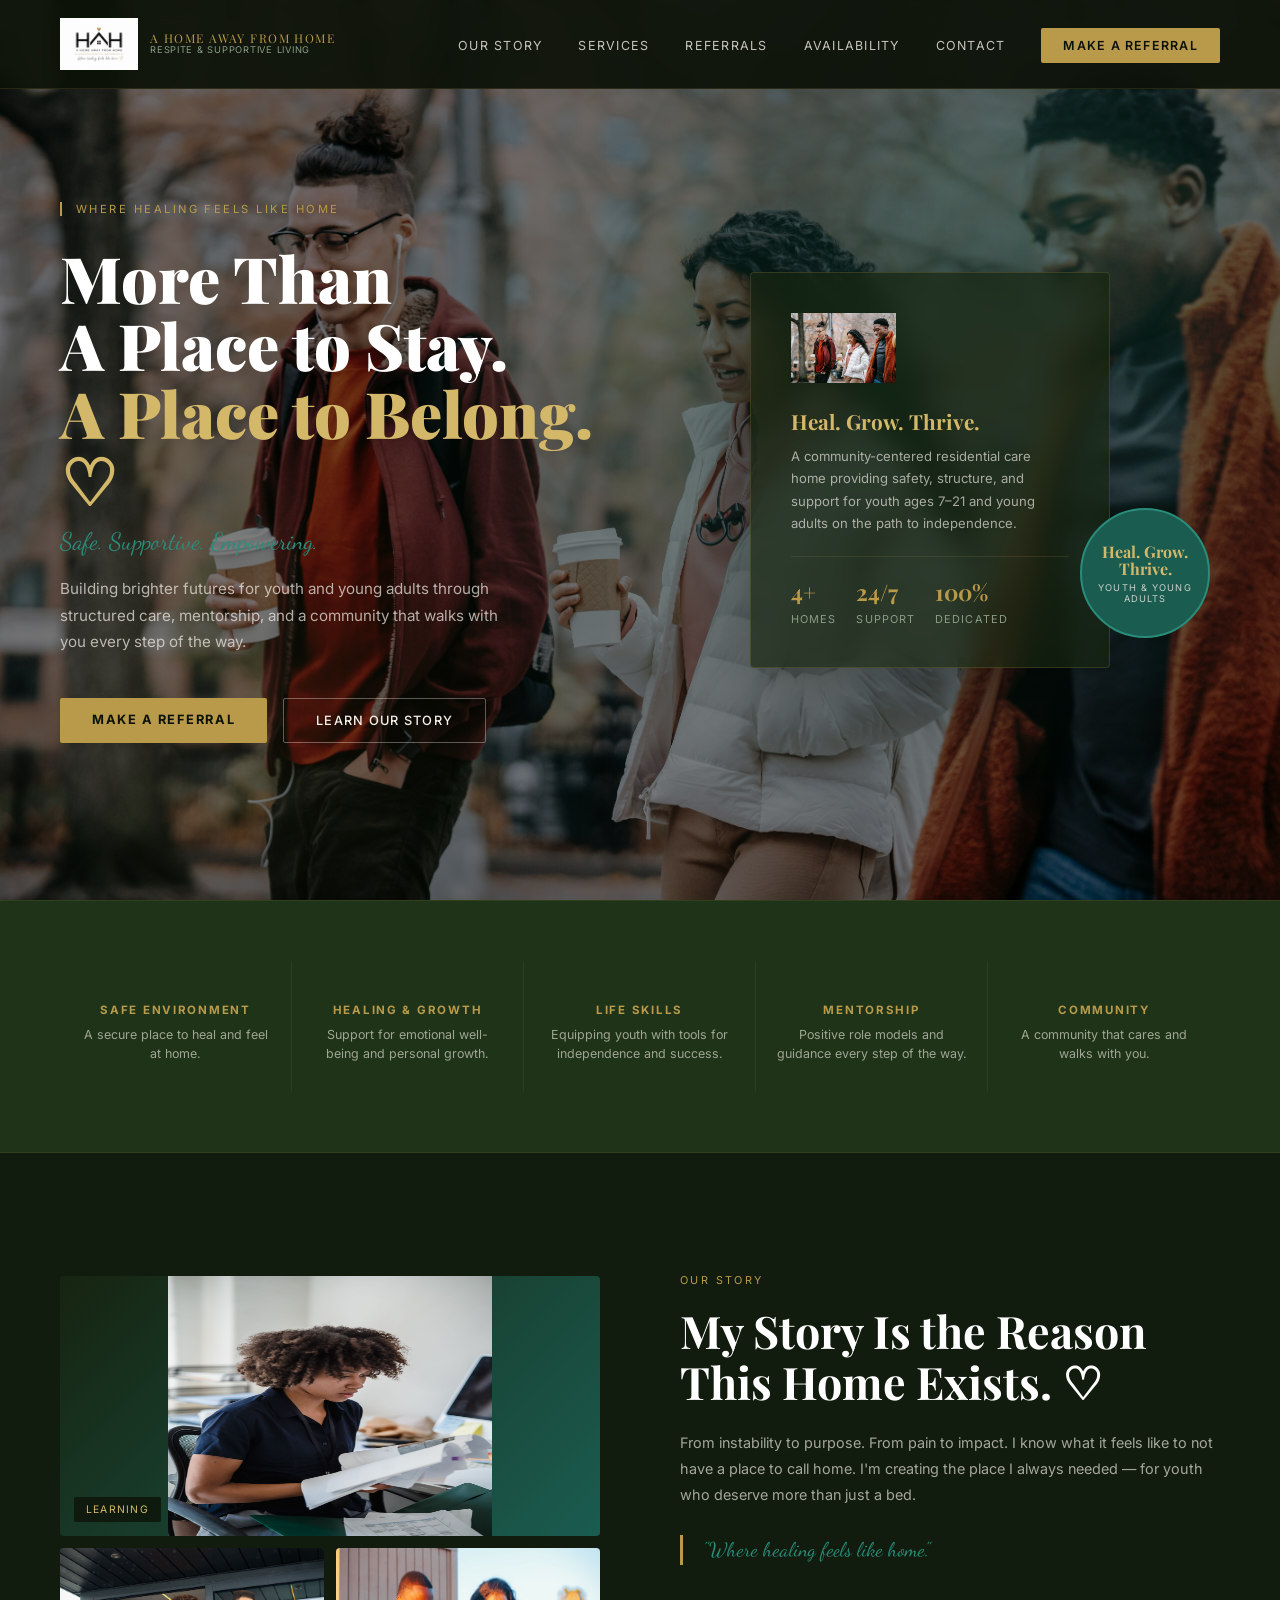
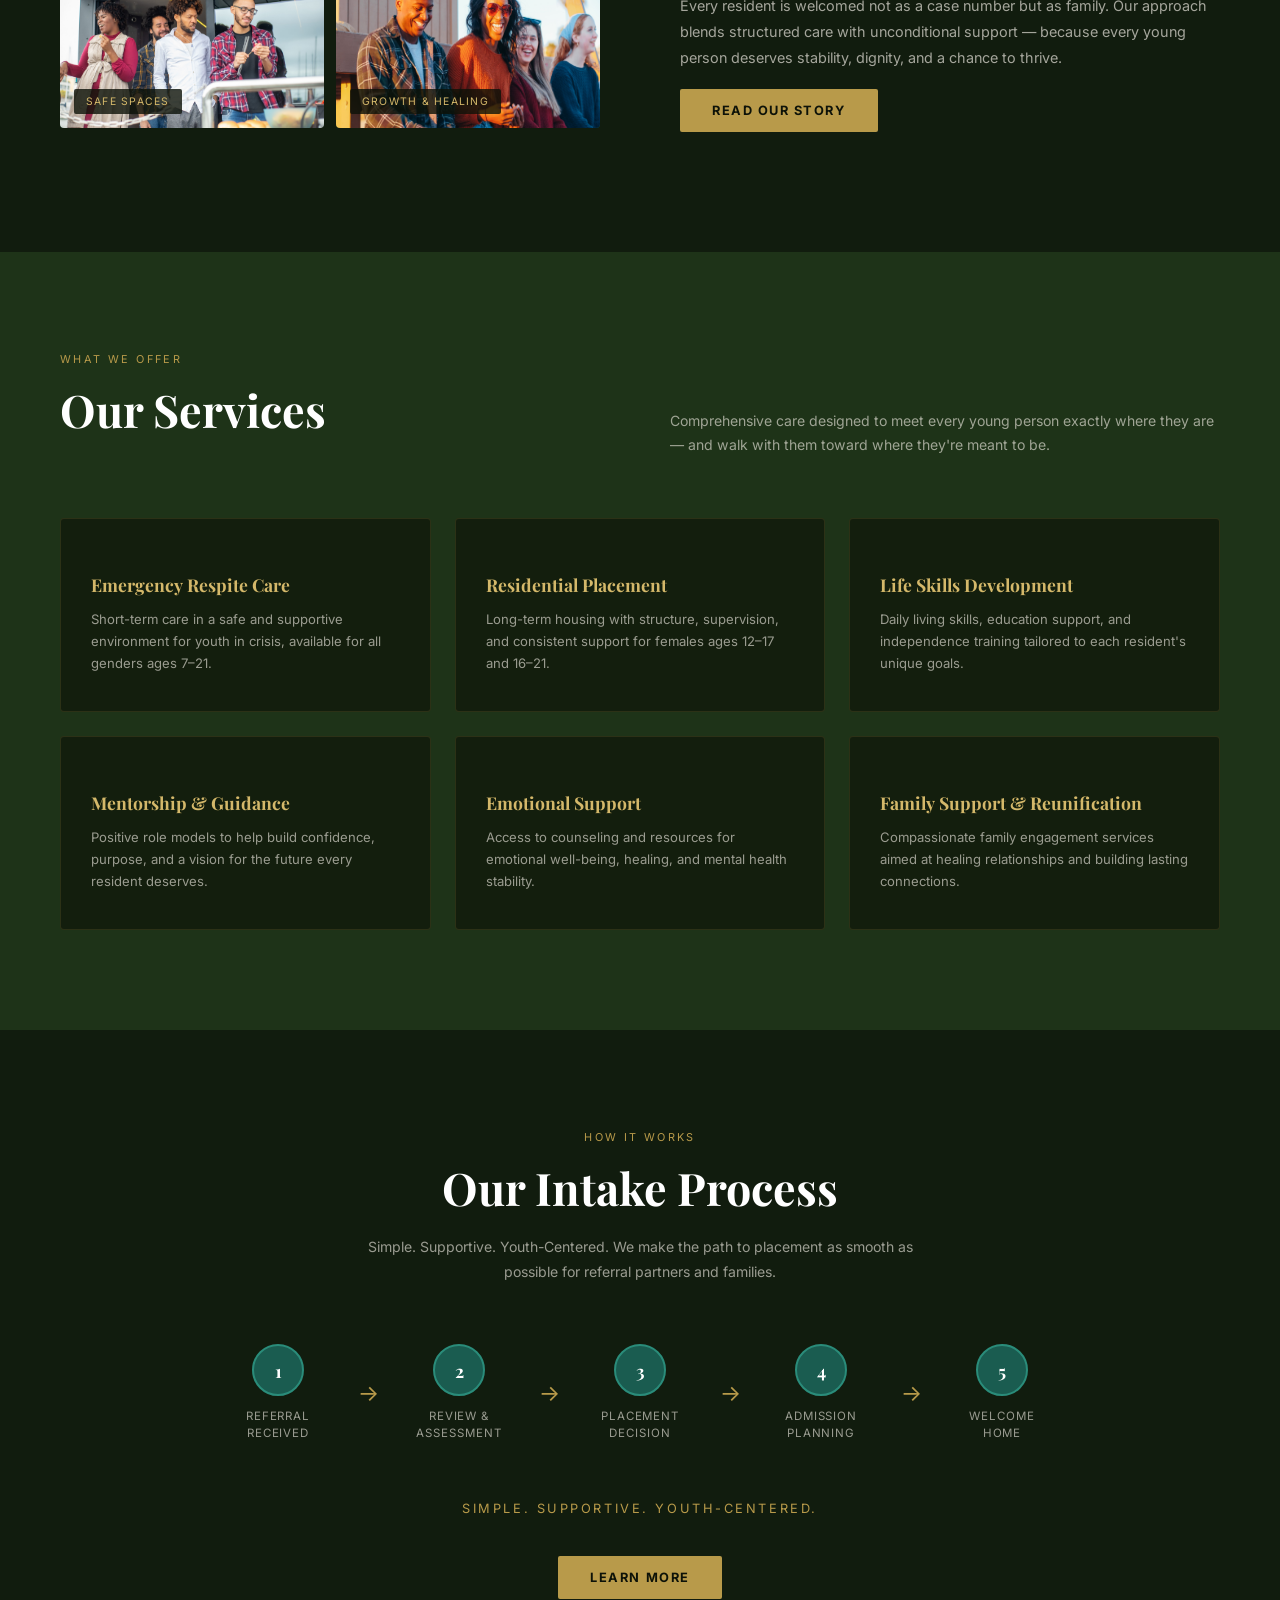
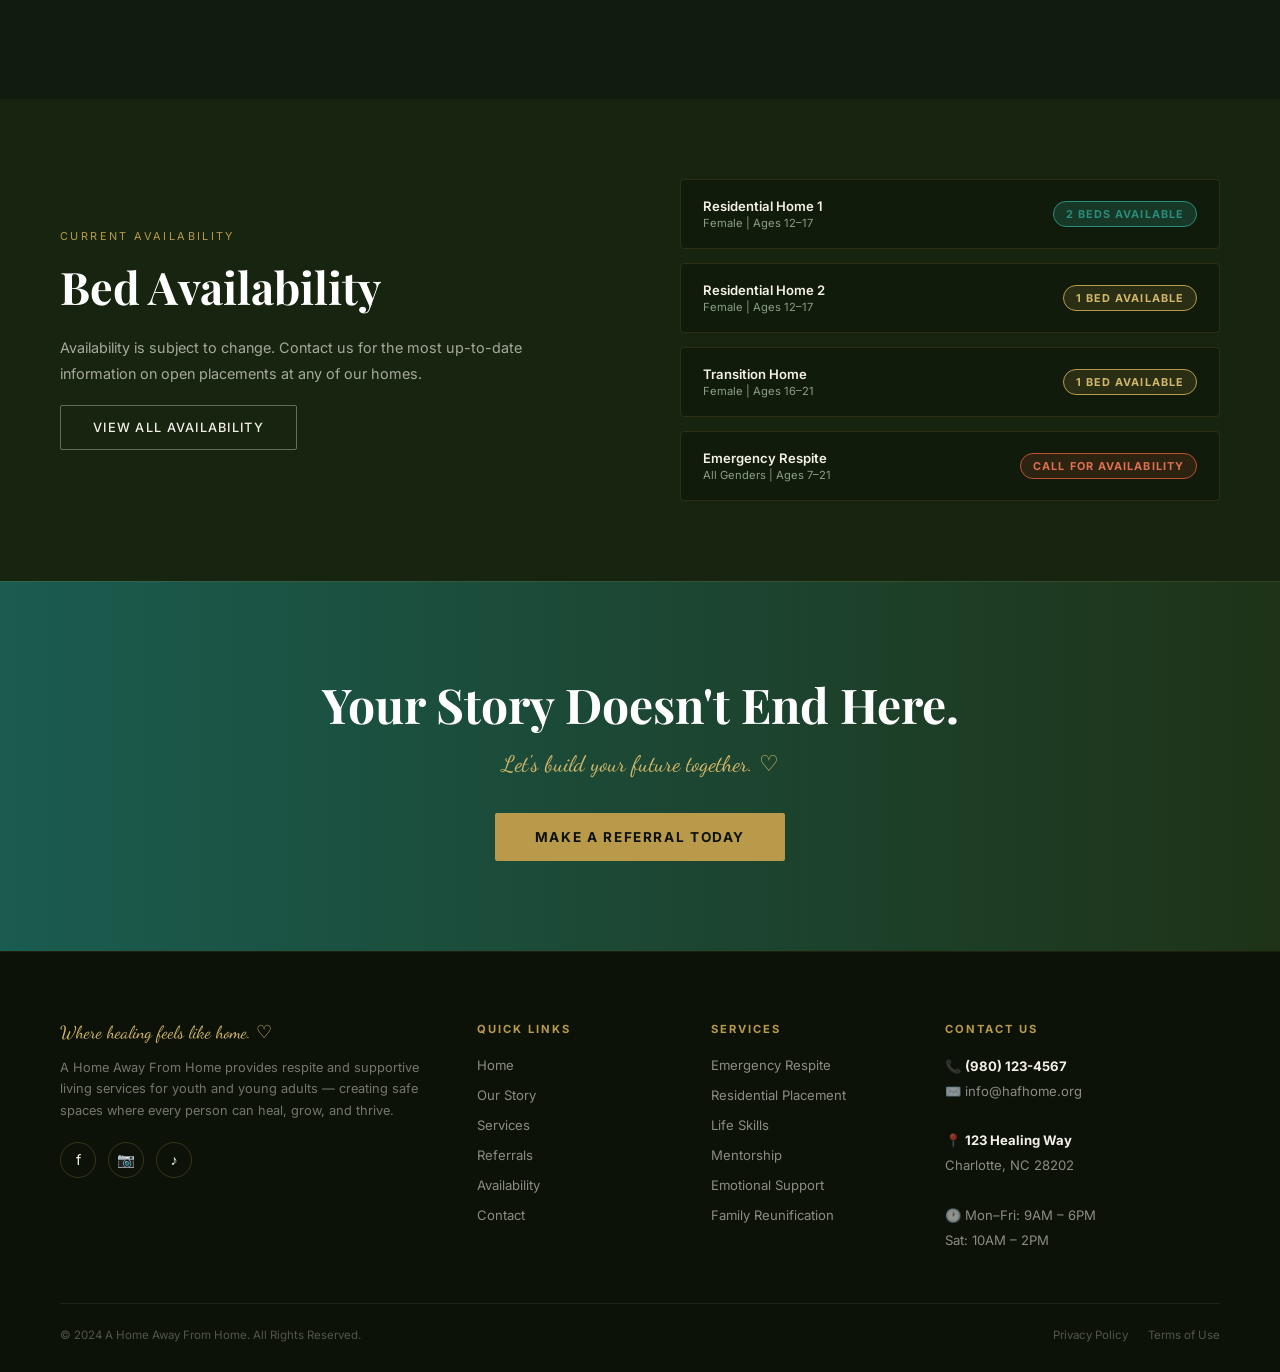
==== index.html @ 00f982ea "Add files via upload" ====
<!DOCTYPE html>
<html lang="en">
<head>
  <meta charset="UTF-8" />
  <meta name="viewport" content="width=device-width, initial-scale=1.0" />
  <title>A Home Away From Home | Respite & Supportive Living Services</title>
  <link href="https://fonts.googleapis.com/css2?family=Playfair+Display:wght@400;700;900&family=Inter:wght@300;400;500;600&family=Dancing+Script:wght@600&display=swap" rel="stylesheet" />
<link rel="stylesheet" href="css/style.css">
<script src="https://kit.fontawesome.com/65f364ce10.js" crossorigin="anonymous"></script>

</head>
<body>

<!-- NAV -->
<nav id="nav">
  <a href="#" class="nav-logo">
    <img src="img/logo.PNG" alt="HAH Logo" onerror="this.style.display='none'; this.nextElementSibling.style.display='flex';" />
    <div class="nav-logo-text" style="display:none;">
      <span style="font-family:'Playfair Display',serif;font-size:1.5rem;color:var(--gold);font-weight:900;letter-spacing:.05em;">HAH</span>
    </div>
    <div class="nav-logo-text">
      <span class="nav-logo-name">A Home Away From Home</span>
      <span class="nav-logo-tag">Respite &amp; Supportive Living</span>
    </div>
  </a>
  <ul class="nav-links">
    <li><a href="#about">Our Story</a></li>
    <li><a href="#services">Services</a></li>
    <li><a href="#intake">Referrals</a></li>
    <li><a href="#availability">Availability</a></li>
    <li><a href="#contact">Contact</a></li>
    <li><a href="#referral" class="nav-cta">Make a Referral</a></li>
  </ul>
</nav>

<!-- HERO -->
<section class="hero">
  <div class="hero-brush"></div>
  <div class="hero-text">
    <span class="hero-eyebrow">Where Healing Feels Like Home</span>
    <h1 class="hero-headline">
      More Than<br>A Place to Stay.
      <span class="accent">A Place to Belong. ♡</span>
    </h1>
    <p class="hero-sub">Safe. Supportive. Empowering.</p>
    <p class="hero-desc">Building brighter futures for youth and young adults through structured care, mentorship, and a community that walks with you every step of the way.</p>
    <div class="hero-btns">
      <a href="#referral" class="btn-primary">Make a Referral</a>
      <a href="#about" class="btn-outline">Learn Our Story</a>
    </div>
  </div>
  <div class="hero-visual">
    <div class="hero-card">
      <img src="img/hero.jpg"  class="hero-card-logo" />
      <h3>Heal. Grow. Thrive.</h3>
      <p>A community-centered residential care home providing safety, structure, and support for youth ages 7–21 and young adults on the path to independence.</p>
      <div class="hero-stat-row">
        <div class="hero-stat">
          <strong>4+</strong>
          <span>Homes</span>
        </div>
        <div class="hero-stat">
          <strong>24/7</strong>
          <span>Support</span>
        </div>
        <div class="hero-stat">
          <strong>100%</strong>
          <span>Dedicated</span>
        </div>
      </div>
    </div>
    <div class="hero-badge">
      <span>Heal. Grow. Thrive.</span>
      <span>Youth &amp; Young Adults</span>
    </div>
  </div>
</section>

<!-- FEATURES -->
<section class="features">
  <div class="feature-item fade-up">
    <div class="feature-icon"><i class="fa-solid fa-house" style="color: #b89a4a !important; "></i></div>
    <div class="feature-title">Safe Environment</div>
    <p class="feature-desc">A secure place to heal and feel at home.</p>
  </div>
  <div class="feature-item fade-up">
    <div class="feature-icon"><i class="fa-solid fa-tree" style="color: #b89a4a !important; "> </i></div>
    <div class="feature-title">Healing &amp; Growth</div>
    <p class="feature-desc">Support for emotional well-being and personal growth.</p>
  </div>
  <div class="feature-item fade-up">
    <div class="feature-icon"><i class="fa-solid fa-book" style="color: #b89a4a !important; "></i></div>
    <div class="feature-title">Life Skills</div>
    <p class="feature-desc">Equipping youth with tools for independence and success.</p>
  </div>
  <div class="feature-item fade-up">
    <div class="feature-icon"><i class="fa-solid fa-handshake" style="color: #b89a4a !important; "></i></div>
    <div class="feature-title">Mentorship</div>
    <p class="feature-desc">Positive role models and guidance every step of the way.</p>
  </div>
  <div class="feature-item fade-up">
    <div class="feature-icon"><i class="fa-solid fa-group-arrows-rotate" style="color: #b89a4a !important; "></i></div>
    <div class="feature-title">Community</div>
    <p class="feature-desc">A community that cares and walks with you.</p>
  </div>
</section>

<!-- ABOUT -->
<section class="about" id="about">
  <div class="about-img-grid fade-up">
    <div class="about-img">
      <div class="about-img-inner"><img src="img/businesswoman.jpg" alt="" style="height: 100%; width: 60%;"></div>
      <span class="about-img-label">Learning</span>
      <!-- <span class="about-stat-pill">2 Beds Available</span> -->
    </div>
    <div class="about-img">
      <div class="about-img-inner" style="background:linear-gradient(135deg,var(--teal) 0%,var(--green) 100%)"><img src="img/youngadultsbusiness.jpg" alt="" style="height: 100%; width: 100%;"></div>
      <span class="about-img-label">Safe Spaces</span>
    </div>
    <div class="about-img">
      <div class="about-img-inner" style="background:linear-gradient(135deg,var(--green-mid) 0%,var(--teal) 100%)"><img src="img/youngadultslaugh.jpg" alt="" style="height: 100%; width: 100%;"></div>
      <span class="about-img-label">Growth &amp; Healing</span>
    </div>
  </div>
  <div class="about-content fade-up">
    <span class="section-label">Our Story</span>
    <h2 class="section-title">My Story Is the Reason This Home Exists. ♡</h2>
    <p class="section-body">From instability to purpose. From pain to impact. I know what it feels like to not have a place to call home. I'm creating the place I always needed — for youth who deserve more than just a bed.</p>
    <div class="quote-block">"Where healing feels like home."</div>
    <p class="section-body">Every resident is welcomed not as a case number but as family. Our approach blends structured care with unconditional support — because every young person deserves stability, dignity, and a chance to thrive.</p>
    <a href="#services" class="btn-primary">Read Our Story</a>
  </div>
</section>

<!-- SERVICES -->
<section class="services" id="services">
  <div class="services-header">
    <div>
      <span class="section-label">What We Offer</span>
      <h2 class="section-title">Our Services</h2>
    </div>
    <p style="font-size:.88rem;line-height:1.75;color:rgba(245,240,232,.6);align-self:end;">Comprehensive care designed to meet every young person exactly where they are — and walk with them toward where they're meant to be.</p>
  </div>
  <div class="services-grid">
    <div class="service-card fade-up">
      <span class="service-icon"><i class="fa-solid fa-bell"  style="color: #b89a4a !important; "></i></span>
      <h3>Emergency Respite Care</h3>
      <p>Short-term care in a safe and supportive environment for youth in crisis, available for all genders ages 7–21.</p>
    </div>
    <div class="service-card fade-up">
      <span class="service-icon"><i class="fa-solid fa-house" style="color: #b89a4a !important; "></i></span>
      <h3>Residential Placement</h3>
      <p>Long-term housing with structure, supervision, and consistent support for females ages 12–17 and 16–21.</p>
    </div>
    <div class="service-card fade-up">
      <span class="service-icon"><i class="fa-solid fa-arrows-down-to-people" style="color: #b89a4a !important; "></i></span>
      <h3>Life Skills Development</h3>
      <p>Daily living skills, education support, and independence training tailored to each resident's unique goals.</p>
    </div>
    <div class="service-card fade-up">
      <span class="service-icon"><i class="fa-solid fa-handshake" style="color: #b89a4a !important; "></i></span>
      <h3>Mentorship &amp; Guidance</h3>
      <p>Positive role models to help build confidence, purpose, and a vision for the future every resident deserves.</p>
    </div>
    <div class="service-card fade-up">
      <span class="service-icon"><i class="fa-solid fa-comment" style="color: #b89a4a !important; "></i></span>
      <h3>Emotional Support</h3>
      <p>Access to counseling and resources for emotional well-being, healing, and mental health stability.</p>
    </div>
    <div class="service-card fade-up">
      <span class="service-icon"><i class="fa-solid fa-group-arrows-rotate" style="color: #b89a4a !important; "></i></span>
      <h3>Family Support &amp; Reunification</h3>
      <p>Compassionate family engagement services aimed at healing relationships and building lasting connections.</p>
    </div>
  </div>
</section>

<!-- INTAKE PROCESS -->
<section class="intake" id="intake">
  <div class="intake-inner">
    <span class="section-label">How It Works</span>
    <h2 class="section-title">Our Intake Process</h2>
    <p style="font-size:.88rem;color:rgba(245,240,232,.6);line-height:1.75;max-width:560px;margin:0 auto;">Simple. Supportive. Youth-Centered. We make the path to placement as smooth as possible for referral partners and families.</p>
    <div class="intake-steps">
      <div class="intake-step fade-up">
        <div class="step-num">1</div>
        <div class="step-label">Referral Received</div>
      </div>
      <div class="step-arrow">→</div>
      <div class="intake-step fade-up">
        <div class="step-num">2</div>
        <div class="step-label">Review &amp; Assessment</div>
      </div>
      <div class="step-arrow">→</div>
      <div class="intake-step fade-up">
        <div class="step-num">3</div>
        <div class="step-label">Placement Decision</div>
      </div>
      <div class="step-arrow">→</div>
      <div class="intake-step fade-up">
        <div class="step-num">4</div>
        <div class="step-label">Admission Planning</div>
      </div>
      <div class="step-arrow">→</div>
      <div class="intake-step fade-up">
        <div class="step-num">5</div>
        <div class="step-label">Welcome Home</div>
      </div>
    </div>
    <p class="intake-tagline">Simple. Supportive. Youth-Centered.</p>
    <br/><br/>
    <a href="#referral" class="btn-primary">Learn More</a>
  </div>
</section>

<!-- AVAILABILITY -->
<section class="availability" id="availability">
  <div class="avail-intro fade-up">
    <span class="section-label">Current Availability</span>
    <h2 class="section-title">Bed Availability</h2>
    <p class="section-body">Availability is subject to change. Contact us for the most up-to-date information on open placements at any of our homes.</p>
    <a href="#contact" class="btn-outline">View All Availability</a>
  </div>
  <div class="avail-cards fade-up">
    <div class="avail-card">
      <div>
        <div class="avail-name">Residential Home 1</div>
        <div class="avail-detail">Female | Ages 12–17</div>
      </div>
      <span class="avail-badge open">2 Beds Available</span>
    </div>
    <div class="avail-card">
      <div>
        <div class="avail-name">Residential Home 2</div>
        <div class="avail-detail">Female | Ages 12–17</div>
      </div>
      <span class="avail-badge limited">1 Bed Available</span>
    </div>
    <div class="avail-card">
      <div>
        <div class="avail-name">Transition Home</div>
        <div class="avail-detail">Female | Ages 16–21</div>
      </div>
      <span class="avail-badge limited">1 Bed Available</span>
    </div>
    <div class="avail-card">
      <div>
        <div class="avail-name">Emergency Respite</div>
        <div class="avail-detail">All Genders | Ages 7–21</div>
      </div>
      <span class="avail-badge call">Call for Availability</span>
    </div>
  </div>
</section>

<!-- CTA BANNER -->
<section class="cta-banner" id="referral">
  <h2>Your Story Doesn't End Here.</h2>
  <span class="sub">Let's build your future together. ♡</span>
  <a href="#contact" class="btn-primary">Make a Referral Today</a>
</section>

<!-- FOOTER -->
<footer id="contact">
  <div class="footer-grid">
    <div class="footer-brand">
      <img src="../uploads/ChatGPT_I.PNG" alt="HAH Logo" onerror="this.style.display='none'" />
      <span class="footer-tagline">Where healing feels like home. ♡</span>
      <p class="footer-desc">A Home Away From Home provides respite and supportive living services for youth and young adults — creating safe spaces where every person can heal, grow, and thrive.</p>
      <div class="footer-socials">
        <a href="#" class="social-btn">f</a>
        <a href="#" class="social-btn">📷</a>
        <a href="#" class="social-btn">♪</a>
      </div>
    </div>
    <div class="footer-col">
      <h4>Quick Links</h4>
      <ul>
        <li><a href="#">Home</a></li>
        <li><a href="#about">Our Story</a></li>
        <li><a href="#services">Services</a></li>
        <li><a href="#intake">Referrals</a></li>
        <li><a href="#availability">Availability</a></li>
        <li><a href="#contact">Contact</a></li>
      </ul>
    </div>
    <div class="footer-col">
      <h4>Services</h4>
      <ul>
        <li><a href="#">Emergency Respite</a></li>
        <li><a href="#">Residential Placement</a></li>
        <li><a href="#">Life Skills</a></li>
        <li><a href="#">Mentorship</a></li>
        <li><a href="#">Emotional Support</a></li>
        <li><a href="#">Family Reunification</a></li>
      </ul>
    </div>
    <div class="footer-col footer-contact">
      <h4>Contact Us</h4>
      <p>
        📞 <strong>(980) 123-4567</strong><br/>
        ✉️ info@hafhome.org<br/><br/>
        📍 <strong>123 Healing Way</strong><br/>
        Charlotte, NC 28202<br/><br/>
        🕐 Mon–Fri: 9AM – 6PM<br/>
        Sat: 10AM – 2PM
      </p>
    </div>
  </div>
  <div class="footer-bottom">
    <p>© 2024 A Home Away From Home. All Rights Reserved.</p>
    <div class="footer-bottom-links">
      <a href="#">Privacy Policy</a>
      <a href="#">Terms of Use</a>
    </div>
  </div>
</footer>

<script src="js/js.js"></script>

</body>
</html>
---- css/style.css ----
*, *::before, *::after { box-sizing: border-box; margin: 0; padding: 0; }

    :root {
      --black:    #0d1208;
      --dark:     #111c0e;
      --green:    #162410;
      --green-mid:#1e3318;
      --teal:     #1a5c50;
      --teal-lt:  #2a8c7a;
      --gold:     #b89a4a;
      --gold-lt:  #d4b86a;
      --cream:    #f5f0e8;
      --white:    #ffffff;
      --text-muted: #8a9e85;
    }

    html { scroll-behavior: smooth; }
    body { font-family: 'Inter', sans-serif; background: var(--dark); color: var(--cream); overflow-x: hidden; }

    /* ── NAV ─────────────────────────────────────────────── */
    nav {
      position: fixed; top: 0; width: 100%; z-index: 100;
      display: flex; align-items: center; justify-content: space-between;
      padding: 18px 60px;
      background: rgba(13,18,8,0.92);
      backdrop-filter: blur(12px);
      border-bottom: 1px solid rgba(184,154,74,0.15);
      transition: padding .3s;
    }
    nav.scrolled { padding: 12px 60px; }

    .nav-logo { display: flex; align-items: center; gap: 12px; text-decoration: none; }
    .nav-logo img { height: 52px; }
    .nav-logo-text { display: flex; flex-direction: column; line-height: 1.1; }
    .nav-logo-name { font-family: 'Playfair Display', serif; font-size: 0.75rem; color: var(--gold); letter-spacing: .12em; text-transform: uppercase; }
    .nav-logo-tag  { font-size: 0.58rem; color: var(--text-muted); letter-spacing: .08em; text-transform: uppercase; }

    .nav-links { display: flex; align-items: center; gap: 36px; list-style: none; }
    .nav-links a { text-decoration: none; font-size: 0.78rem; letter-spacing: .1em; text-transform: uppercase; color: var(--cream); opacity: .8; transition: opacity .2s, color .2s; }
    .nav-links a:hover { opacity: 1; color: var(--gold); }
    .nav-cta {
      background: var(--gold); color: var(--black) !important; opacity: 1 !important;
      padding: 10px 22px; border-radius: 2px; font-weight: 600;
      transition: background .2s !important;
    }
    .nav-cta:hover { background: var(--gold-lt) !important; }

    /* ── HERO ────────────────────────────────────────────── */
    .hero {
      min-height: 100vh;
      width: 100%;
      display: grid; grid-template-columns: 1fr 1fr; align-items: center;
      padding: 120px 60px 80px;
      position: relative; overflow: hidden;
       background-image: linear-gradient(rgba(0, 0, 0, 0.5), rgba(0, 0, 0, 0.5)), url("../img/hero.jpg");
       background-position: center;
       background-size: cover;
    }
    .hero::before {
      content: '';
      position: absolute; inset: 0;
      background:
        radial-gradient(ellipse 60% 80% at 70% 40%, rgba(26,92,80,0.35) 0%, transparent 70%),
        radial-gradient(ellipse 40% 60% at 20% 80%, rgba(184,154,74,0.08) 0%, transparent 60%);
      pointer-events: none;
    }
    .hero-brush {
      position: absolute; top: -40px; right: -60px;
      width: 520px; height: 520px;
      background: radial-gradient(ellipse, rgba(42,140,122,0.18) 0%, transparent 70%);
      border-radius: 50%; filter: blur(40px);
    }

    .hero-text { position: relative; z-index: 2; }
    .hero-eyebrow {
      display: inline-block;
      font-size: 0.7rem; letter-spacing: .22em; text-transform: uppercase;
      color: var(--gold); margin-bottom: 28px;
      border-left: 2px solid var(--gold); padding-left: 14px;
    }
    .hero-headline {
      font-family: 'Playfair Display', serif;
      font-size: clamp(2.6rem, 5vw, 4.2rem);
      font-weight: 900; line-height: 1.05;
      color: var(--white); margin-bottom: 14px;
    }
    .hero-headline .accent { color: var(--gold-lt); display: block; }
    .hero-sub {
      font-family: 'Dancing Script', cursive;
      font-size: 1.5rem; color: var(--teal-lt); margin-bottom: 20px;
    }
    .hero-desc {
      font-size: 0.95rem; line-height: 1.75; color: rgba(245,240,232,.7);
      max-width: 440px; margin-bottom: 42px;
    }
    .hero-btns { display: flex; gap: 16px; flex-wrap: wrap; }
    .btn-primary {
      background: var(--gold); color: var(--black);
      padding: 14px 32px; border: none; border-radius: 2px;
      font-family: 'Inter', sans-serif; font-size: 0.8rem; font-weight: 700;
      letter-spacing: .12em; text-transform: uppercase; cursor: pointer;
      transition: background .2s, transform .15s;
      text-decoration: none; display: inline-block;
    }
    .btn-primary:hover { background: var(--gold-lt); transform: translateY(-2px); }
    .btn-outline {
      background: transparent; color: var(--cream);
      padding: 14px 32px; border: 1px solid rgba(245,240,232,.35); border-radius: 2px;
      font-family: 'Inter', sans-serif; font-size: 0.8rem; font-weight: 500;
      letter-spacing: .1em; text-transform: uppercase; cursor: pointer;
      transition: border-color .2s, color .2s;
      text-decoration: none; display: inline-block;
    }
    .btn-outline:hover { border-color: var(--gold); color: var(--gold); }

    .hero-visual { position: relative; z-index: 2; display: flex; justify-content: center; align-items: center; }
    .hero-badge {
      position: absolute; bottom: 30px; right: 10px;
      background: var(--teal); border-radius: 50%;
      width: 130px; height: 130px;
      display: flex; flex-direction: column; align-items: center; justify-content: center;
      text-align: center; padding: 14px;
      border: 2px solid var(--teal-lt);
    }
    .hero-badge span:first-child { font-family: 'Playfair Display', serif; font-size: 1rem; font-weight: 700; color: var(--gold-lt); line-height: 1.1; }
    .hero-badge span:last-child { font-size: 0.58rem; letter-spacing: .12em; text-transform: uppercase; color: var(--cream); opacity: .8; margin-top: 4px; }
    .hero-logo-large {
      width: 320px; max-width: 90%;
      filter: brightness(0) invert(1) sepia(1) saturate(0.5) hue-rotate(5deg);
      opacity: 0.12;
      position: absolute;
    }
    .hero-card {
      background: rgba(22,36,16,0.7); backdrop-filter: blur(12px);
      border: 1px solid rgba(184,154,74,0.2); border-radius: 4px;
      padding: 40px; max-width: 360px;
      box-shadow: 0 24px 80px rgba(0,0,0,0.4);
    }
    .hero-card-logo { height: 70px; margin-bottom: 20px;  }
    .hero-card h3 { font-family: 'Playfair Display', serif; font-size: 1.3rem; color: var(--gold-lt); margin-bottom: 10px; }
    .hero-card p { font-size: 0.82rem; color: rgba(245,240,232,.65); line-height: 1.7; }
    .hero-stat-row { display: flex; gap: 20px; margin-top: 22px; padding-top: 20px; border-top: 1px solid rgba(184,154,74,.15); }
    .hero-stat strong { display: block; font-family: 'Playfair Display', serif; font-size: 1.4rem; color: var(--gold); }
    .hero-stat span { font-size: 0.68rem; letter-spacing: .1em; text-transform: uppercase; color: var(--text-muted); }

    /* ── FEATURES STRIP ──────────────────────────────────── */
    .features {
      background: var(--green-mid);
      padding: 60px;
      display: grid; grid-template-columns: repeat(5, 1fr);
      gap: 0;
      border-top: 1px solid rgba(184,154,74,.12);
      border-bottom: 1px solid rgba(184,154,74,.12);
    }
    .feature-item {
      display: flex; flex-direction: column; align-items: center; text-align: center;
      padding: 28px 20px;
      border-right: 1px solid rgba(184,154,74,.1);
    }
    .feature-item:last-child { border-right: none; }
    .feature-icon { font-size: 2rem; margin-bottom: 14px; }
    .feature-title { font-size: 0.72rem; font-weight: 700; letter-spacing: .15em; text-transform: uppercase; color: var(--gold); margin-bottom: 8px; }
    .feature-desc { font-size: 0.78rem; color: rgba(245,240,232,.6); line-height: 1.55; }

    /* ── ABOUT ───────────────────────────────────────────── */
    .about {
      padding: 120px 60px;
      display: grid; grid-template-columns: 1fr 1fr; gap: 80px; align-items: center;
      background: var(--dark);
    }
    .about-img-grid { display: grid; grid-template-columns: 1fr 1fr; grid-template-rows: 260px 180px; gap: 12px; }
    .about-img {
      border-radius: 4px; overflow: hidden; position: relative;
      background: var(--green-mid);
    }
    .about-img:first-child { grid-column: 1 / -1; }
    .about-img-inner {
      width: 100%; height: 100%;
      background: linear-gradient(135deg, var(--green) 0%, var(--teal) 100%);
      display: flex; align-items: center; justify-content: center;
    }
    .about-img-inner span { font-size: 3rem; opacity: .4; }
    .about-img-label {
      position: absolute; bottom: 14px; left: 14px;
      background: rgba(13,18,8,.8); padding: 6px 12px; border-radius: 2px;
      font-size: 0.65rem; letter-spacing: .12em; text-transform: uppercase;
      color: var(--gold-lt);
    }
    .about-stat-pill {
      position: absolute; top: 14px; right: 14px;
      background: var(--gold); color: var(--black);
      padding: 6px 12px; border-radius: 20px;
      font-size: 0.7rem; font-weight: 700;
    }
    .section-label { font-size: 0.68rem; letter-spacing: .22em; text-transform: uppercase; color: var(--gold); margin-bottom: 18px; display: block; }
    .section-title { font-family: 'Playfair Display', serif; font-size: clamp(2rem, 3.5vw, 2.8rem); font-weight: 700; line-height: 1.15; color: var(--white); margin-bottom: 22px; }
    .section-body { font-size: 0.9rem; line-height: 1.8; color: rgba(245,240,232,.65); margin-bottom: 18px; }
    .quote-block {
      border-left: 3px solid var(--gold); padding-left: 20px; margin: 28px 0;
      font-family: 'Dancing Script', cursive; font-size: 1.25rem;
      color: var(--teal-lt); line-height: 1.5;
    }

    /* ── SERVICES ────────────────────────────────────────── */
    .services {
      background: var(--green-mid);
      padding: 100px 60px;
    }
    .services-header { display: grid; grid-template-columns: 1fr 1fr; gap: 60px; align-items: end; margin-bottom: 60px; }
    .services-grid { display: grid; grid-template-columns: repeat(3, 1fr); gap: 24px; }
    .service-card {
      background: rgba(13,18,8,.6); border: 1px solid rgba(184,154,74,.15);
      border-radius: 4px; padding: 36px 30px;
      transition: border-color .3s, transform .2s;
      cursor: default;
    }
    .service-card:hover { border-color: var(--gold); transform: translateY(-4px); }
    .service-icon { font-size: 1.8rem; margin-bottom: 18px; display: block; }
    .service-card h3 { font-family: 'Playfair Display', serif; font-size: 1.1rem; color: var(--gold-lt); margin-bottom: 12px; }
    .service-card p { font-size: 0.82rem; line-height: 1.7; color: rgba(245,240,232,.6); }

    /* ── INTAKE PROCESS ──────────────────────────────────── */
    .intake {
      padding: 100px 60px;
      background: var(--dark);
    }
    .intake-inner { max-width: 900px; margin: 0 auto; text-align: center; }
    .intake-steps { display: flex; align-items: center; justify-content: center; gap: 0; margin: 60px 0; flex-wrap: wrap; }
    .intake-step { display: flex; flex-direction: column; align-items: center; gap: 12px; flex: 1; min-width: 120px; }
    .step-num {
      width: 52px; height: 52px; border-radius: 50%;
      background: var(--teal); border: 2px solid var(--teal-lt);
      display: flex; align-items: center; justify-content: center;
      font-family: 'Playfair Display', serif; font-size: 1.1rem; font-weight: 700; color: var(--white);
    }
    .step-label { font-size: 0.72rem; letter-spacing: .08em; text-transform: uppercase; color: rgba(245,240,232,.6); text-align: center; max-width: 90px; line-height: 1.4; }
    .step-arrow { color: var(--gold); font-size: 1.4rem; flex-shrink: 0; margin: 0 -8px; }
    .intake-tagline { font-size: 0.8rem; letter-spacing: .2em; text-transform: uppercase; color: var(--gold); margin-top: 0; }

    /* ── AVAILABILITY ────────────────────────────────────── */
    .availability {
      background: var(--green);
      padding: 80px 60px;
      display: grid; grid-template-columns: 1fr 1fr; gap: 80px; align-items: center;
    }
    .avail-intro span { display: block; }
    .avail-cards { display: flex; flex-direction: column; gap: 14px; }
    .avail-card {
      background: rgba(13,18,8,.5); border: 1px solid rgba(184,154,74,.15);
      border-radius: 4px; padding: 18px 22px;
      display: flex; justify-content: space-between; align-items: center;
    }
    .avail-name { font-size: 0.82rem; font-weight: 600; color: var(--cream); }
    .avail-detail { font-size: 0.7rem; color: var(--text-muted); margin-top: 2px; }
    .avail-badge {
      font-size: 0.68rem; font-weight: 700; letter-spacing: .1em; text-transform: uppercase;
      padding: 5px 12px; border-radius: 20px;
    }
    .avail-badge.open { background: rgba(42,140,122,.25); color: var(--teal-lt); border: 1px solid var(--teal-lt); }
    .avail-badge.limited { background: rgba(184,154,74,.15); color: var(--gold-lt); border: 1px solid var(--gold); }
    .avail-badge.call { background: rgba(200,80,50,.15); color: #e07050; border: 1px solid #c05030; }

    /* ── CTA BANNER ──────────────────────────────────────── */
    .cta-banner {
      background: linear-gradient(90deg, var(--teal) 0%, var(--green-mid) 100%);
      padding: 90px 60px; text-align: center;
      border-top: 1px solid rgba(184,154,74,.15);
    }
    .cta-banner h2 { font-family: 'Playfair Display', serif; font-size: clamp(2rem, 4vw, 3rem); color: var(--white); margin-bottom: 14px; }
    .cta-banner .sub { font-family: 'Dancing Script', cursive; font-size: 1.4rem; color: var(--gold-lt); margin-bottom: 36px; display: block; }
    .cta-banner .btn-primary { font-size: 0.85rem; padding: 16px 40px; }

    /* ── FOOTER ──────────────────────────────────────────── */
    footer {
      background: var(--black);
      padding: 70px 60px 30px;
      border-top: 1px solid rgba(184,154,74,.1);
    }
    .footer-grid { display: grid; grid-template-columns: 2fr 1fr 1fr 1.5fr; gap: 50px; margin-bottom: 50px; }
    .footer-brand img { height: 60px; filter: brightness(0) invert(1); margin-bottom: 16px; }
    .footer-tagline { font-family: 'Dancing Script', cursive; font-size: 1.1rem; color: var(--gold-lt); margin-bottom: 14px; display: block; }
    .footer-desc { font-size: 0.8rem; line-height: 1.7; color: rgba(245,240,232,.45); }
    .footer-col h4 { font-size: 0.7rem; letter-spacing: .18em; text-transform: uppercase; color: var(--gold); margin-bottom: 18px; }
    .footer-col ul { list-style: none; display: flex; flex-direction: column; gap: 10px; }
    .footer-col ul li a { text-decoration: none; font-size: 0.82rem; color: rgba(245,240,232,.55); transition: color .2s; }
    .footer-col ul li a:hover { color: var(--gold-lt); }
    .footer-contact p { font-size: 0.82rem; color: rgba(245,240,232,.55); line-height: 1.9; }
    .footer-contact strong { color: var(--cream); }
    .footer-socials { display: flex; gap: 12px; margin-top: 20px; }
    .social-btn {
      width: 36px; height: 36px; border-radius: 50%;
      border: 1px solid rgba(184,154,74,.25);
      display: flex; align-items: center; justify-content: center;
      font-size: 0.9rem; cursor: pointer; transition: border-color .2s, background .2s;
      text-decoration: none; color: var(--cream);
    }
    .social-btn:hover { border-color: var(--gold); background: rgba(184,154,74,.1); }
    .footer-bottom { border-top: 1px solid rgba(245,240,232,.07); padding-top: 24px; display: flex; justify-content: space-between; align-items: center; flex-wrap: gap; }
    .footer-bottom p { font-size: 0.72rem; color: rgba(245,240,232,.3); }
    .footer-bottom-links { display: flex; gap: 20px; }
    .footer-bottom-links a { font-size: 0.72rem; color: rgba(245,240,232,.3); text-decoration: none; transition: color .2s; }
    .footer-bottom-links a:hover { color: var(--gold-lt); }

    /* ── ANIMATIONS ──────────────────────────────────────── */
    .fade-up { opacity: 0; transform: translateY(30px); transition: opacity .7s ease, transform .7s ease; }
    .fade-up.visible { opacity: 1; transform: translateY(0); }

    /* ── RESPONSIVE ──────────────────────────────────────── */
    @media (max-width: 900px) {
      nav { padding: 14px 24px; }
      .nav-links { display: none; }
      .hero { grid-template-columns: 1fr; padding: 100px 24px 60px; gap: 50px; }
      .features { grid-template-columns: repeat(2, 1fr); padding: 40px 24px; }
      .about { grid-template-columns: 1fr; padding: 70px 24px; gap: 40px; }
      .services { padding: 70px 24px; }
      .services-header { grid-template-columns: 1fr; gap: 20px; }
      .services-grid { grid-template-columns: 1fr 1fr; }
      .intake { padding: 70px 24px; }
      .availability { grid-template-columns: 1fr; padding: 60px 24px; gap: 40px; }
      .cta-banner { padding: 60px 24px; }
      footer { padding: 50px 24px 24px; }
      .footer-grid { grid-template-columns: 1fr 1fr; gap: 30px; }
    }
    @media (max-width: 600px) {
      .features { grid-template-columns: 1fr; }
      .services-grid { grid-template-columns: 1fr; }
      .about-img-grid { grid-template-rows: 200px 150px; }
      .footer-grid { grid-template-columns: 1fr; }
    }
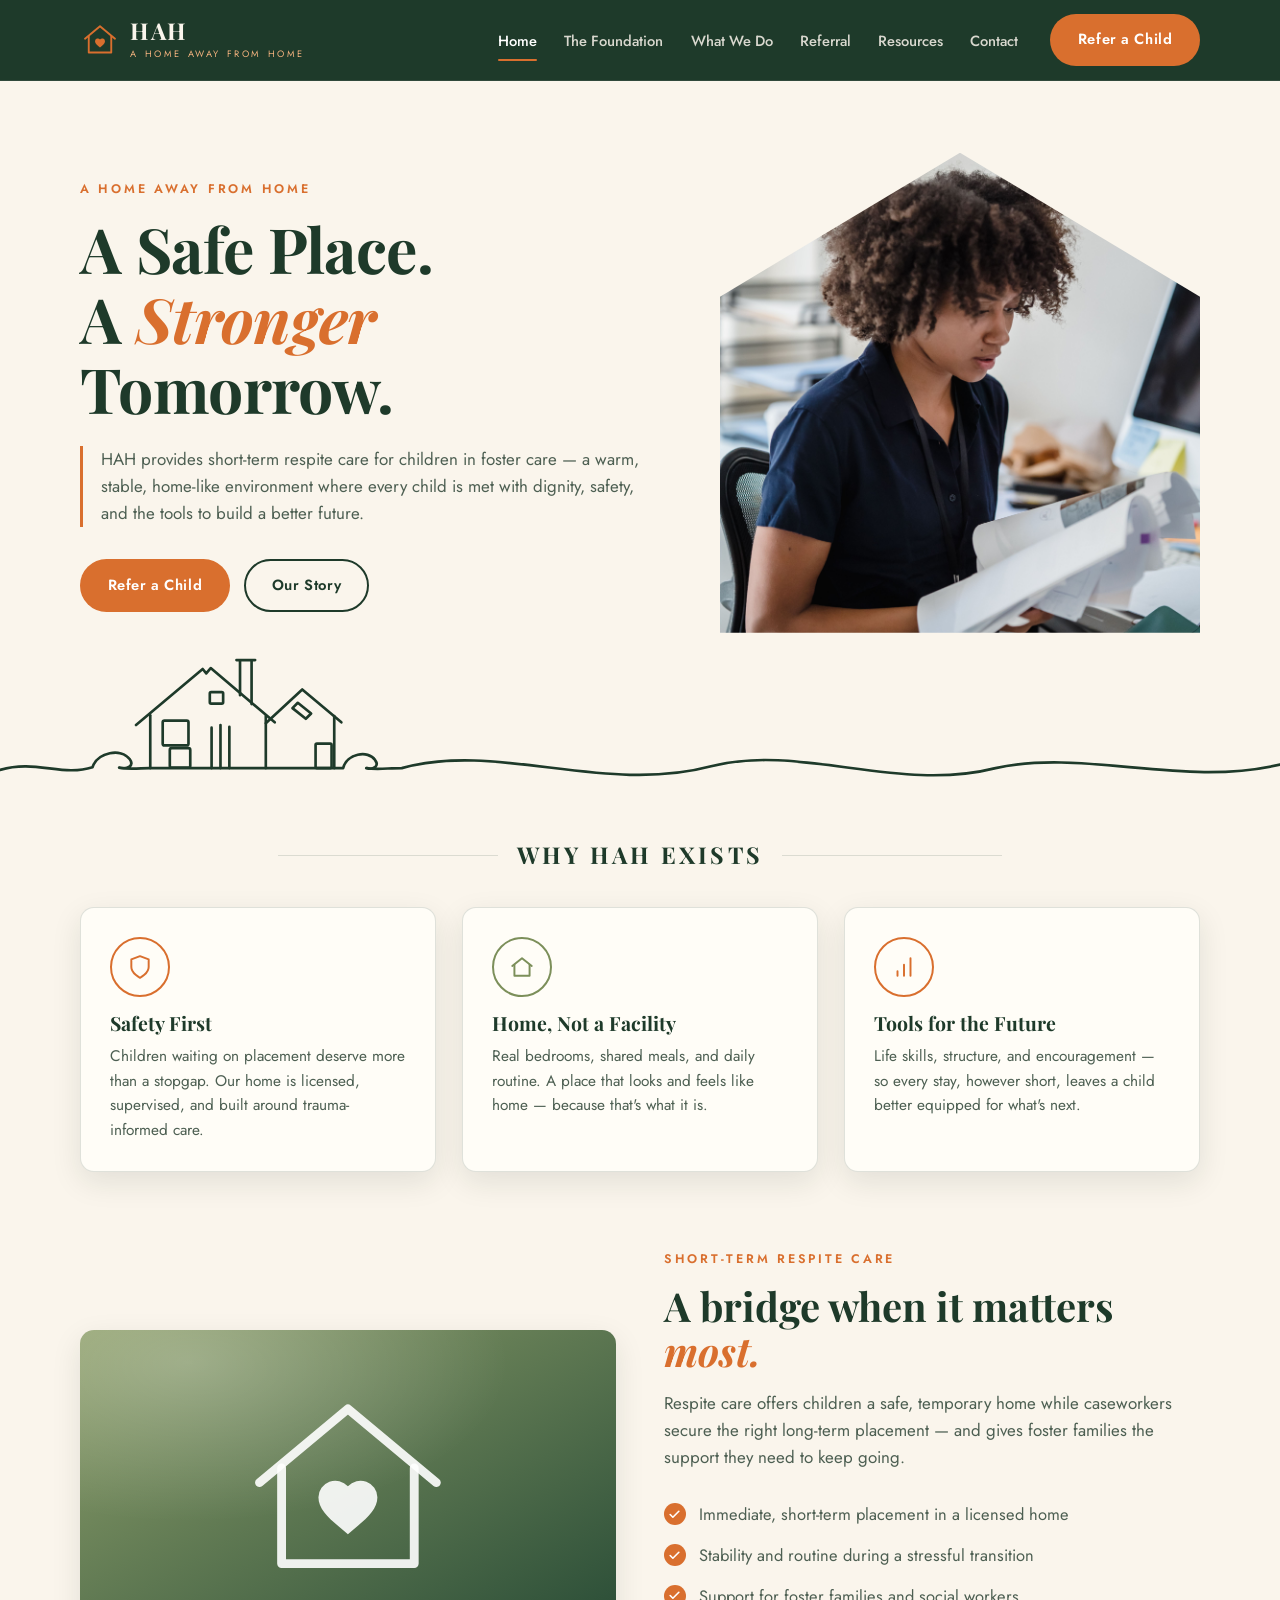
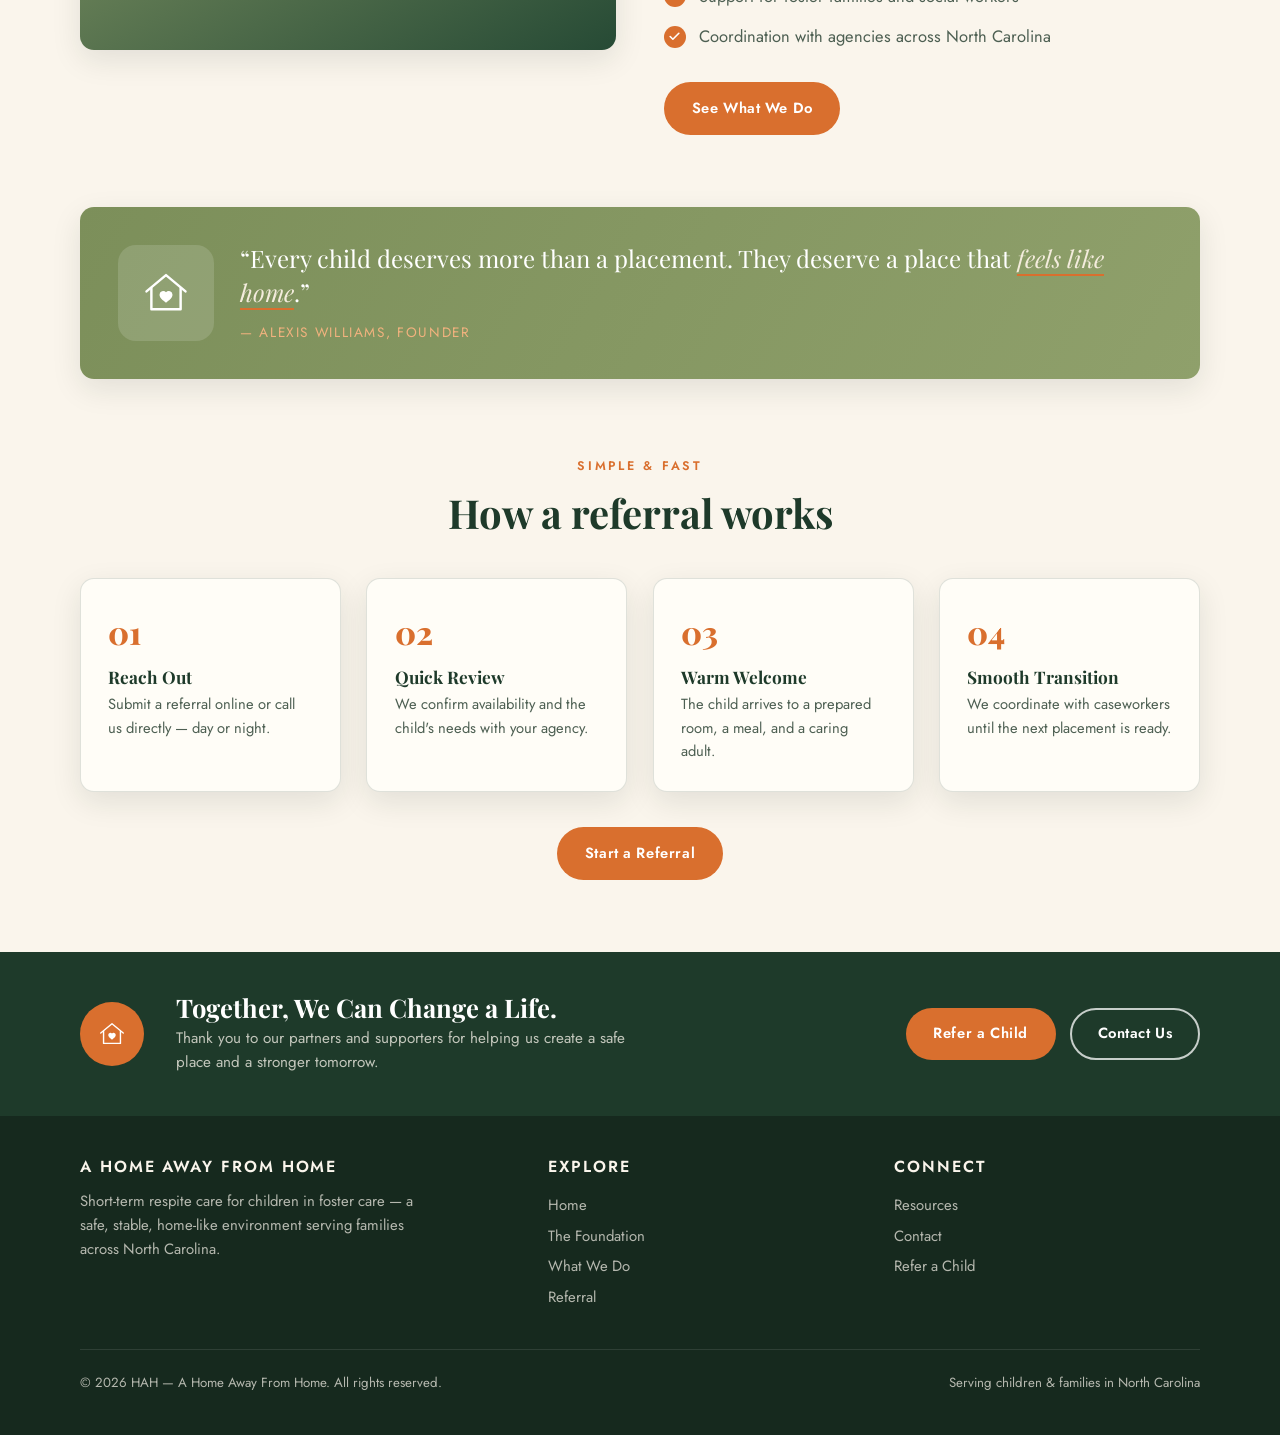
==== commit b241fdad: "Add files via upload" ====
--- a/index.html
+++ b/index.html
@@ -1,322 +1,175 @@
-<!DOCTYPE html>
-<html lang="en">
-<head>
-  <meta charset="UTF-8" />
-  <meta name="viewport" content="width=device-width, initial-scale=1.0" />
-  <title>A Home Away From Home | Respite & Supportive Living Services</title>
-  <link href="https://fonts.googleapis.com/css2?family=Playfair+Display:wght@400;700;900&family=Inter:wght@300;400;500;600&family=Dancing+Script:wght@600&display=swap" rel="stylesheet" />
-<link rel="stylesheet" href="css/style.css">
-<script src="https://kit.fontawesome.com/65f364ce10.js" crossorigin="anonymous"></script>
-
-</head>
-<body>
-
-<!-- NAV -->
-<nav id="nav">
-  <a href="#" class="nav-logo">
-    <img src="img/logo.PNG" alt="HAH Logo" onerror="this.style.display='none'; this.nextElementSibling.style.display='flex';" />
-    <div class="nav-logo-text" style="display:none;">
-      <span style="font-family:'Playfair Display',serif;font-size:1.5rem;color:var(--gold);font-weight:900;letter-spacing:.05em;">HAH</span>
-    </div>
-    <div class="nav-logo-text">
-      <span class="nav-logo-name">A Home Away From Home</span>
-      <span class="nav-logo-tag">Respite &amp; Supportive Living</span>
-    </div>
-  </a>
-  <ul class="nav-links">
-    <li><a href="#about">Our Story</a></li>
-    <li><a href="#services">Services</a></li>
-    <li><a href="#intake">Referrals</a></li>
-    <li><a href="#availability">Availability</a></li>
-    <li><a href="#contact">Contact</a></li>
-    <li><a href="#referral" class="nav-cta">Make a Referral</a></li>
-  </ul>
-</nav>
-
-<!-- HERO -->
-<section class="hero">
-  <div class="hero-brush"></div>
-  <div class="hero-text">
-    <span class="hero-eyebrow">Where Healing Feels Like Home</span>
-    <h1 class="hero-headline">
-      More Than<br>A Place to Stay.
-      <span class="accent">A Place to Belong. ♡</span>
-    </h1>
-    <p class="hero-sub">Safe. Supportive. Empowering.</p>
-    <p class="hero-desc">Building brighter futures for youth and young adults through structured care, mentorship, and a community that walks with you every step of the way.</p>
-    <div class="hero-btns">
-      <a href="#referral" class="btn-primary">Make a Referral</a>
-      <a href="#about" class="btn-outline">Learn Our Story</a>
-    </div>
-  </div>
-  <div class="hero-visual">
-    <div class="hero-card">
-      <img src="img/hero.jpg"  class="hero-card-logo" />
-      <h3>Heal. Grow. Thrive.</h3>
-      <p>A community-centered residential care home providing safety, structure, and support for youth ages 7–21 and young adults on the path to independence.</p>
-      <div class="hero-stat-row">
-        <div class="hero-stat">
-          <strong>4+</strong>
-          <span>Homes</span>
-        </div>
-        <div class="hero-stat">
-          <strong>24/7</strong>
-          <span>Support</span>
-        </div>
-        <div class="hero-stat">
-          <strong>100%</strong>
-          <span>Dedicated</span>
-        </div>
-      </div>
-    </div>
-    <div class="hero-badge">
-      <span>Heal. Grow. Thrive.</span>
-      <span>Youth &amp; Young Adults</span>
-    </div>
-  </div>
-</section>
-
-<!-- FEATURES -->
-<section class="features">
-  <div class="feature-item fade-up">
-    <div class="feature-icon"><i class="fa-solid fa-house" style="color: #b89a4a !important; "></i></div>
-    <div class="feature-title">Safe Environment</div>
-    <p class="feature-desc">A secure place to heal and feel at home.</p>
-  </div>
-  <div class="feature-item fade-up">
-    <div class="feature-icon"><i class="fa-solid fa-tree" style="color: #b89a4a !important; "> </i></div>
-    <div class="feature-title">Healing &amp; Growth</div>
-    <p class="feature-desc">Support for emotional well-being and personal growth.</p>
-  </div>
-  <div class="feature-item fade-up">
-    <div class="feature-icon"><i class="fa-solid fa-book" style="color: #b89a4a !important; "></i></div>
-    <div class="feature-title">Life Skills</div>
-    <p class="feature-desc">Equipping youth with tools for independence and success.</p>
-  </div>
-  <div class="feature-item fade-up">
-    <div class="feature-icon"><i class="fa-solid fa-handshake" style="color: #b89a4a !important; "></i></div>
-    <div class="feature-title">Mentorship</div>
-    <p class="feature-desc">Positive role models and guidance every step of the way.</p>
-  </div>
-  <div class="feature-item fade-up">
-    <div class="feature-icon"><i class="fa-solid fa-group-arrows-rotate" style="color: #b89a4a !important; "></i></div>
-    <div class="feature-title">Community</div>
-    <p class="feature-desc">A community that cares and walks with you.</p>
-  </div>
-</section>
-
-<!-- ABOUT -->
-<section class="about" id="about">
-  <div class="about-img-grid fade-up">
-    <div class="about-img">
-      <div class="about-img-inner"><img src="img/businesswoman.jpg" alt="" style="height: 100%; width: 60%;"></div>
-      <span class="about-img-label">Learning</span>
-      <!-- <span class="about-stat-pill">2 Beds Available</span> -->
-    </div>
-    <div class="about-img">
-      <div class="about-img-inner" style="background:linear-gradient(135deg,var(--teal) 0%,var(--green) 100%)"><img src="img/youngadultsbusiness.jpg" alt="" style="height: 100%; width: 100%;"></div>
-      <span class="about-img-label">Safe Spaces</span>
-    </div>
-    <div class="about-img">
-      <div class="about-img-inner" style="background:linear-gradient(135deg,var(--green-mid) 0%,var(--teal) 100%)"><img src="img/youngadultslaugh.jpg" alt="" style="height: 100%; width: 100%;"></div>
-      <span class="about-img-label">Growth &amp; Healing</span>
-    </div>
-  </div>
-  <div class="about-content fade-up">
-    <span class="section-label">Our Story</span>
-    <h2 class="section-title">My Story Is the Reason This Home Exists. ♡</h2>
-    <p class="section-body">From instability to purpose. From pain to impact. I know what it feels like to not have a place to call home. I'm creating the place I always needed — for youth who deserve more than just a bed.</p>
-    <div class="quote-block">"Where healing feels like home."</div>
-    <p class="section-body">Every resident is welcomed not as a case number but as family. Our approach blends structured care with unconditional support — because every young person deserves stability, dignity, and a chance to thrive.</p>
-    <a href="#services" class="btn-primary">Read Our Story</a>
-  </div>
-</section>
-
-<!-- SERVICES -->
-<section class="services" id="services">
-  <div class="services-header">
-    <div>
-      <span class="section-label">What We Offer</span>
-      <h2 class="section-title">Our Services</h2>
-    </div>
-    <p style="font-size:.88rem;line-height:1.75;color:rgba(245,240,232,.6);align-self:end;">Comprehensive care designed to meet every young person exactly where they are — and walk with them toward where they're meant to be.</p>
-  </div>
-  <div class="services-grid">
-    <div class="service-card fade-up">
-      <span class="service-icon"><i class="fa-solid fa-bell"  style="color: #b89a4a !important; "></i></span>
-      <h3>Emergency Respite Care</h3>
-      <p>Short-term care in a safe and supportive environment for youth in crisis, available for all genders ages 7–21.</p>
-    </div>
-    <div class="service-card fade-up">
-      <span class="service-icon"><i class="fa-solid fa-house" style="color: #b89a4a !important; "></i></span>
-      <h3>Residential Placement</h3>
-      <p>Long-term housing with structure, supervision, and consistent support for females ages 12–17 and 16–21.</p>
-    </div>
-    <div class="service-card fade-up">
-      <span class="service-icon"><i class="fa-solid fa-arrows-down-to-people" style="color: #b89a4a !important; "></i></span>
-      <h3>Life Skills Development</h3>
-      <p>Daily living skills, education support, and independence training tailored to each resident's unique goals.</p>
-    </div>
-    <div class="service-card fade-up">
-      <span class="service-icon"><i class="fa-solid fa-handshake" style="color: #b89a4a !important; "></i></span>
-      <h3>Mentorship &amp; Guidance</h3>
-      <p>Positive role models to help build confidence, purpose, and a vision for the future every resident deserves.</p>
-    </div>
-    <div class="service-card fade-up">
-      <span class="service-icon"><i class="fa-solid fa-comment" style="color: #b89a4a !important; "></i></span>
-      <h3>Emotional Support</h3>
-      <p>Access to counseling and resources for emotional well-being, healing, and mental health stability.</p>
-    </div>
-    <div class="service-card fade-up">
-      <span class="service-icon"><i class="fa-solid fa-group-arrows-rotate" style="color: #b89a4a !important; "></i></span>
-      <h3>Family Support &amp; Reunification</h3>
-      <p>Compassionate family engagement services aimed at healing relationships and building lasting connections.</p>
-    </div>
-  </div>
-</section>
-
-<!-- INTAKE PROCESS -->
-<section class="intake" id="intake">
-  <div class="intake-inner">
-    <span class="section-label">How It Works</span>
-    <h2 class="section-title">Our Intake Process</h2>
-    <p style="font-size:.88rem;color:rgba(245,240,232,.6);line-height:1.75;max-width:560px;margin:0 auto;">Simple. Supportive. Youth-Centered. We make the path to placement as smooth as possible for referral partners and families.</p>
-    <div class="intake-steps">
-      <div class="intake-step fade-up">
-        <div class="step-num">1</div>
-        <div class="step-label">Referral Received</div>
-      </div>
-      <div class="step-arrow">→</div>
-      <div class="intake-step fade-up">
-        <div class="step-num">2</div>
-        <div class="step-label">Review &amp; Assessment</div>
-      </div>
-      <div class="step-arrow">→</div>
-      <div class="intake-step fade-up">
-        <div class="step-num">3</div>
-        <div class="step-label">Placement Decision</div>
-      </div>
-      <div class="step-arrow">→</div>
-      <div class="intake-step fade-up">
-        <div class="step-num">4</div>
-        <div class="step-label">Admission Planning</div>
-      </div>
-      <div class="step-arrow">→</div>
-      <div class="intake-step fade-up">
-        <div class="step-num">5</div>
-        <div class="step-label">Welcome Home</div>
-      </div>
-    </div>
-    <p class="intake-tagline">Simple. Supportive. Youth-Centered.</p>
-    <br/><br/>
-    <a href="#referral" class="btn-primary">Learn More</a>
-  </div>
-</section>
-
-<!-- AVAILABILITY -->
-<section class="availability" id="availability">
-  <div class="avail-intro fade-up">
-    <span class="section-label">Current Availability</span>
-    <h2 class="section-title">Bed Availability</h2>
-    <p class="section-body">Availability is subject to change. Contact us for the most up-to-date information on open placements at any of our homes.</p>
-    <a href="#contact" class="btn-outline">View All Availability</a>
-  </div>
-  <div class="avail-cards fade-up">
-    <div class="avail-card">
-      <div>
-        <div class="avail-name">Residential Home 1</div>
-        <div class="avail-detail">Female | Ages 12–17</div>
-      </div>
-      <span class="avail-badge open">2 Beds Available</span>
-    </div>
-    <div class="avail-card">
-      <div>
-        <div class="avail-name">Residential Home 2</div>
-        <div class="avail-detail">Female | Ages 12–17</div>
-      </div>
-      <span class="avail-badge limited">1 Bed Available</span>
-    </div>
-    <div class="avail-card">
-      <div>
-        <div class="avail-name">Transition Home</div>
-        <div class="avail-detail">Female | Ages 16–21</div>
-      </div>
-      <span class="avail-badge limited">1 Bed Available</span>
-    </div>
-    <div class="avail-card">
-      <div>
-        <div class="avail-name">Emergency Respite</div>
-        <div class="avail-detail">All Genders | Ages 7–21</div>
-      </div>
-      <span class="avail-badge call">Call for Availability</span>
-    </div>
-  </div>
-</section>
-
-<!-- CTA BANNER -->
-<section class="cta-banner" id="referral">
-  <h2>Your Story Doesn't End Here.</h2>
-  <span class="sub">Let's build your future together. ♡</span>
-  <a href="#contact" class="btn-primary">Make a Referral Today</a>
-</section>
-
-<!-- FOOTER -->
-<footer id="contact">
-  <div class="footer-grid">
-    <div class="footer-brand">
-      <img src="../uploads/ChatGPT_I.PNG" alt="HAH Logo" onerror="this.style.display='none'" />
-      <span class="footer-tagline">Where healing feels like home. ♡</span>
-      <p class="footer-desc">A Home Away From Home provides respite and supportive living services for youth and young adults — creating safe spaces where every person can heal, grow, and thrive.</p>
-      <div class="footer-socials">
-        <a href="#" class="social-btn">f</a>
-        <a href="#" class="social-btn">📷</a>
-        <a href="#" class="social-btn">♪</a>
-      </div>
-    </div>
-    <div class="footer-col">
-      <h4>Quick Links</h4>
-      <ul>
-        <li><a href="#">Home</a></li>
-        <li><a href="#about">Our Story</a></li>
-        <li><a href="#services">Services</a></li>
-        <li><a href="#intake">Referrals</a></li>
-        <li><a href="#availability">Availability</a></li>
-        <li><a href="#contact">Contact</a></li>
-      </ul>
-    </div>
-    <div class="footer-col">
-      <h4>Services</h4>
-      <ul>
-        <li><a href="#">Emergency Respite</a></li>
-        <li><a href="#">Residential Placement</a></li>
-        <li><a href="#">Life Skills</a></li>
-        <li><a href="#">Mentorship</a></li>
-        <li><a href="#">Emotional Support</a></li>
-        <li><a href="#">Family Reunification</a></li>
-      </ul>
-    </div>
-    <div class="footer-col footer-contact">
-      <h4>Contact Us</h4>
-      <p>
-        📞 <strong>(980) 123-4567</strong><br/>
-        ✉️ info@hafhome.org<br/><br/>
-        📍 <strong>123 Healing Way</strong><br/>
-        Charlotte, NC 28202<br/><br/>
-        🕐 Mon–Fri: 9AM – 6PM<br/>
-        Sat: 10AM – 2PM
-      </p>
-    </div>
-  </div>
-  <div class="footer-bottom">
-    <p>© 2024 A Home Away From Home. All Rights Reserved.</p>
-    <div class="footer-bottom-links">
-      <a href="#">Privacy Policy</a>
-      <a href="#">Terms of Use</a>
-    </div>
-  </div>
-</footer>
-
-<script src="js/js.js"></script>
-
-</body>
+<!DOCTYPE html>
+<html lang="en">
+<head>
+<meta charset="UTF-8">
+<meta name="viewport" content="width=device-width, initial-scale=1.0">
+<title>HAH | A Home Away From Home — Respite Care for Children in Foster Care</title>
+<meta name="description" content="HAH provides short-term respite care for children in foster care in a safe, stable, home-like environment across North Carolina.">
+<link rel="preconnect" href="https://fonts.googleapis.com">
+<link rel="preconnect" href="https://fonts.gstatic.com" crossorigin>
+<link href="https://fonts.googleapis.com/css2?family=Playfair+Display:ital,wght@0,600;0,700;0,800;1,600;1,700&family=Jost:wght@400;500;600&display=swap" rel="stylesheet">
+<link rel="stylesheet" href="css/styles.css">
+</head>
+<body data-page="home">
+
+<!-- ===== Hero ===== -->
+<div class="hero house-hero">
+  <div class="container hero-grid">
+    <div class="hero-copy reveal">
+      <span class="eyebrow">A Home Away From Home</span>
+      <h1>A Safe Place.<br>A <span class="accent-i">Stronger</span> Tomorrow.</h1>
+      <p class="lede">
+        HAH provides short-term respite care for children in foster care — a
+        warm, stable, home-like environment where every child is met with
+        dignity, safety, and the tools to build a better future.
+      </p>
+      <div class="hero-actions">
+        <a href="referral.html" class="btn btn-orange">Refer a Child</a>
+        <a href="foundation.html" class="btn btn-outline-green">Our Story</a>
+      </div>
+    </div>
+    <figure class="hero-figure reveal">
+      <!-- Placeholder: replace this whole div with your photo, e.g.
+           <img class="hero-photo" src="images/your-photo.jpg" alt="Describe the photo"> -->
+      <div class="arch-container"style="height:30rem; width: 30rem;">
+        <img src="img/businesswoman.jpg" alt="">
+       
+      </div>
+    </figure>
+  </div>
+</div>
+
+<!-- Continuous-line house (left) whose ground line flows out as the wave divider -->
+<div class="wave-divider house-line" role="img" aria-label="Line drawing of a house whose baseline continues as a flowing wave">
+  <svg viewBox="0 0 1440 200" xmlns="http://www.w3.org/2000/svg" fill="none" stroke="currentColor" stroke-width="3" stroke-linecap="round" stroke-linejoin="round" aria-hidden="true">
+    <!-- ground line: enters left, bush, under the house, bush, then waves off to the right -->
+    <path d="M0 172
+             C 40 160 70 180 104 169
+             C 110 152 136 147 146 160
+             C 151 167 144 172 134 169.5
+             C 146 172 158 170 168 170
+             L 386 170
+             C 390 154 414 149 422 161
+             C 427 168 420 172 412 170
+             C 424 172 436 170 452 170
+             C 560 140 680 200 800 168
+             C 900 142 1010 198 1120 170
+             C 1220 148 1330 192 1440 166"/>
+    <!-- main gable with peak notch -->
+    <path d="M153 121.5 L228 58.5 L232 63.5 L237 57.5 L309 118.5"/>
+    <!-- walls -->
+    <path d="M169 110.5 V170"/>
+    <path d="M299 111.5 V170"/>
+    <!-- chimney -->
+    <path d="M270 48.5 V88 M283 48.5 V98 M266 48.5 H287"/>
+    <!-- facade windows -->
+    <rect x="183" y="116.5" width="29" height="28" rx="2"/>
+    <rect x="191" y="147.5" width="23" height="22" rx="2"/>
+    <!-- small attic window -->
+    <rect x="236" y="84.5" width="15" height="13" rx="1.5"/>
+    <!-- vertical slats -->
+    <path d="M238 170 V124.5 M248 170 V121.5 M258 170 V123.5"/>
+    <!-- right smaller gable -->
+    <path d="M299 119.5 L340 81.5 L384 118.5"/>
+    <path d="M376 111.5 V170"/>
+    <!-- slanted roof window -->
+    <path d="M335 96.5 L350 108.5 L344 114.5 L329 102.5 Z"/>
+    <!-- side door -->
+    <rect x="355" y="142.5" width="18" height="27.5" rx="1.5"/>
+  </svg>
+</div>
+
+<!-- ===== Why HAH ===== -->
+<section aria-labelledby="why-title" style="padding-top:3rem">
+  <div class="container">
+    <div class="divider-title"><h2 id="why-title">Why HAH Exists</h2></div>
+    <div class="card-grid cols-3">
+      <article class="panel-card reveal">
+        <div class="icon-ring ring-orange">
+          <svg viewBox="0 0 24 24" fill="none" stroke="currentColor" stroke-width="1.8" stroke-linecap="round" stroke-linejoin="round"><path d="M12 22s8-4 8-10V5l-8-3-8 3v7c0 6 8 10 8 10z"/></svg>
+        </div>
+        <h3>Safety First</h3>
+        <p>Children waiting on placement deserve more than a stopgap. Our home is licensed, supervised, and built around trauma-informed care.</p>
+      </article>
+      <article class="panel-card reveal">
+        <div class="icon-ring ring-green">
+          <svg viewBox="0 0 24 24" fill="none" stroke="currentColor" stroke-width="1.8" stroke-linecap="round" stroke-linejoin="round"><path d="M3 11 12 4l9 7"/><path d="M5 10v10h14V10"/></svg>
+        </div>
+        <h3>Home, Not a Facility</h3>
+        <p>Real bedrooms, shared meals, and daily routine. A place that looks and feels like home — because that's what it is.</p>
+      </article>
+      <article class="panel-card reveal">
+        <div class="icon-ring ring-orange">
+          <svg viewBox="0 0 24 24" fill="none" stroke="currentColor" stroke-width="1.8" stroke-linecap="round" stroke-linejoin="round"><path d="M12 20V10M18 20V4M6 20v-4"/></svg>
+        </div>
+        <h3>Tools for the Future</h3>
+        <p>Life skills, structure, and encouragement — so every stay, however short, leaves a child better equipped for what's next.</p>
+      </article>
+    </div>
+  </div>
+</section>
+
+<!-- ===== Respite explained ===== -->
+<section style="padding-top:0" aria-labelledby="respite-title">
+  <div class="container split">
+    <div class="visual reveal" role="img" aria-label="Illustration of a heart inside a house">
+      <svg viewBox="0 0 64 64" fill="none" stroke="currentColor" stroke-width="2.4" stroke-linecap="round" stroke-linejoin="round"><path d="M8 30 32 10l24 20"/><path d="M14 26v26h36V26"/><path d="M32 44c-4-3.4-8-6.2-8-10a4.6 4.6 0 0 1 8-3 4.6 4.6 0 0 1 8 3c0 3.8-4 6.6-8 10z" fill="currentColor" stroke="none"/></svg>
+    </div>
+    <div class="reveal">
+      <span class="eyebrow">Short-Term Respite Care</span>
+      <h2 id="respite-title">A bridge when it matters <span class="accent-i">most.</span></h2>
+      <p class="lede" style="margin:1rem 0 1.4rem">
+        Respite care offers children a safe, temporary home while caseworkers
+        secure the right long-term placement — and gives foster families the
+        support they need to keep going.
+      </p>
+      <ul class="checklist">
+        <li>Immediate, short-term placement in a licensed home</li>
+        <li>Stability and routine during a stressful transition</li>
+        <li>Support for foster families and social workers</li>
+        <li>Coordination with agencies across North Carolina</li>
+      </ul>
+      <div style="margin-top:1.6rem">
+        <a href="what-we-do.html" class="btn btn-orange">See What We Do</a>
+      </div>
+    </div>
+  </div>
+</section>
+
+<!-- ===== Quote ===== -->
+<section style="padding-top:0">
+  <div class="container">
+    <div class="quote-banner reveal">
+      <div class="quote-house" style="color:#fff">
+        <svg viewBox="0 0 64 64" fill="none" stroke="currentColor" stroke-width="3" stroke-linecap="round" stroke-linejoin="round"><path d="M8 30 32 10l24 20"/><path d="M14 26v26h36V26"/><path d="M32 44c-4-3.4-8-6.2-8-10a4.6 4.6 0 0 1 8-3 4.6 4.6 0 0 1 8 3c0 3.8-4 6.6-8 10z" fill="currentColor" stroke="none"/></svg>
+      </div>
+      <div>
+        <blockquote>&ldquo;Every child deserves more than a placement. They deserve a place that <em>feels like home</em>.&rdquo;</blockquote>
+        <cite>— Alexis Williams, Founder</cite>
+      </div>
+    </div>
+  </div>
+</section>
+
+<!-- ===== How it works preview ===== -->
+<section style="padding-top:0" aria-labelledby="how-title">
+  <div class="container">
+    <div class="section-head center">
+      <span class="eyebrow">Simple &amp; Fast</span>
+      <h2 id="how-title">How a referral works</h2>
+    </div>
+    <div class="steps">
+      <div class="step reveal"><h3>Reach Out</h3><p>Submit a referral online or call us directly — day or night.</p></div>
+      <div class="step reveal"><h3>Quick Review</h3><p>We confirm availability and the child's needs with your agency.</p></div>
+      <div class="step reveal"><h3>Warm Welcome</h3><p>The child arrives to a prepared room, a meal, and a caring adult.</p></div>
+      <div class="step reveal"><h3>Smooth Transition</h3><p>We coordinate with caseworkers until the next placement is ready.</p></div>
+    </div>
+    <div class="center" style="margin-top:2.2rem">
+      <a href="referral.html" class="btn btn-orange">Start a Referral</a>
+    </div>
+  </div>
+</section>
+
+<script src="js/script.js"></script>
+</body>
 </html>
--- a/css/styles.css
+++ b/css/styles.css
@@ -0,0 +1,388 @@
+/* ============================================================
+   HAH — A Home Away From Home
+   Shared stylesheet
+   ============================================================ */
+:root{
+  --green-950:#16291e;
+  --green-900:#1e3a2a;
+  --green-800:#264a35;
+  --green-600:#3f6b4f;
+  --sage:#8fa06b;
+  --sage-deep:#7c8f5a;
+  --cream:#faf5ec;
+  --cream-2:#f4ecdd;
+  --paper:#fffdf7;
+  --ink:#22392c;
+  --ink-soft:#4d5f52;
+  --orange:#d96f2e;
+  --orange-deep:#c25f22;
+  --orange-soft:#f2b27e;
+  --gold:#e0a458;
+  --line:rgba(30,58,42,.14);
+  --radius:14px;
+  --shadow:0 10px 30px rgba(22,41,30,.10);
+  --font-display:"Playfair Display",Georgia,serif;
+  --font-body:"Jost","Segoe UI",sans-serif;
+}
+
+*{box-sizing:border-box;margin:0;padding:0}
+html{scroll-behavior:smooth}
+body{
+  font-family:var(--font-body);
+  background:var(--cream);
+  color:var(--ink);
+  line-height:1.6;
+  font-size:16.5px;
+  -webkit-font-smoothing:antialiased;
+}
+img,svg{display:block;max-width:100%}
+a{color:inherit;text-decoration:none}
+ul{list-style:none}
+.container{width:min(1120px,92%);margin-inline:auto}
+
+/* ---------- Type ---------- */
+h1,h2,h3,.display{font-family:var(--font-display);color:var(--green-900);line-height:1.12;font-weight:700}
+h1{font-size:clamp(2.4rem,5.2vw,3.9rem);letter-spacing:-.01em}
+h2{font-size:clamp(1.7rem,3.4vw,2.5rem)}
+h3{font-size:1.22rem}
+.accent-i{color:var(--orange);font-style:italic}
+.eyebrow{
+  display:inline-block;
+  font-size:.78rem;font-weight:600;letter-spacing:.22em;text-transform:uppercase;
+  color:var(--orange);margin-bottom:.9rem;
+}
+.lede{color:var(--ink-soft);font-size:1.06rem;max-width:60ch}
+.center{text-align:center}
+.center .lede{margin-inline:auto}
+
+/* ---------- Buttons ---------- */
+.btn{
+  display:inline-flex;align-items:center;gap:.5rem;
+  padding:.78rem 1.6rem;border-radius:999px;
+  font-family:var(--font-body);font-weight:600;font-size:.92rem;letter-spacing:.04em;
+  border:2px solid transparent;cursor:pointer;transition:.22s ease;
+}
+.btn-orange{background:var(--orange);color:#fff}
+.btn-orange:hover{background:var(--orange-deep);transform:translateY(-2px)}
+.btn-outline-light{border-color:rgba(255,255,255,.75);color:#fff;background:transparent}
+.btn-outline-light:hover{background:rgba(255,255,255,.12)}
+.btn-outline-green{border-color:var(--green-900);color:var(--green-900);background:transparent}
+.btn-outline-green:hover{background:var(--green-900);color:var(--cream)}
+.btn:focus-visible,a:focus-visible{outline:3px solid var(--gold);outline-offset:3px}
+
+/* ---------- Header ---------- */
+.site-header{
+  position:sticky;top:0;z-index:60;
+  background:var(--green-900);color:var(--cream);
+  border-bottom:1px solid rgba(255,255,255,.08);
+}
+.header-inner{display:flex;align-items:center;gap:2rem;padding:.85rem 0}
+.brand{display:flex;align-items:center;gap:.65rem}
+.brand-mark{width:40px;height:40px;flex:none}
+.brand-text{line-height:1.05}
+.brand-text .brand-name{font-family:var(--font-display);font-weight:700;font-size:1.45rem;letter-spacing:.06em;color:var(--cream)}
+.brand-text .brand-tag{font-size:.58rem;letter-spacing:.28em;text-transform:uppercase;color:var(--orange-soft)}
+.main-nav{margin-left:auto}
+.main-nav ul{display:flex;gap:1.7rem;align-items:center}
+.main-nav a{
+  font-size:.92rem;font-weight:500;color:rgba(250,245,236,.85);
+  padding:.35rem 0;position:relative;transition:color .2s;
+}
+.main-nav a:hover{color:#fff}
+.main-nav a.active{color:#fff}
+.main-nav a.active::after{
+  content:"";position:absolute;left:0;right:0;bottom:-4px;height:2px;
+  background:var(--orange);border-radius:2px;
+}
+.header-cta{flex:none}
+.nav-toggle{
+  display:none;margin-left:auto;background:none;border:0;cursor:pointer;padding:.4rem;
+}
+.nav-toggle span{display:block;width:26px;height:2.5px;background:var(--cream);margin:5px 0;border-radius:2px;transition:.25s}
+.nav-toggle[aria-expanded="true"] span:nth-child(1){transform:translateY(7.5px) rotate(45deg)}
+.nav-toggle[aria-expanded="true"] span:nth-child(2){opacity:0}
+.nav-toggle[aria-expanded="true"] span:nth-child(3){transform:translateY(-7.5px) rotate(-45deg)}
+
+/* ---------- Hero ---------- */
+.hero{position:relative;overflow:hidden;padding:4.5rem 0 5.5rem;background:var(--cream)}
+.hero::after{ /* dark green curve at the bottom like the mockup */
+  content:"";position:absolute;left:-10%;right:-10%;bottom:-90px;height:150px;
+  background:var(--green-900);border-radius:50% 50% 0 0;
+}
+/* Home hero variant: continuous-line house replaces the curve */
+.house-hero{padding-bottom:1.5rem}
+.house-hero::after{display:none}
+.house-hero .hero-copy{position:relative;z-index:1}
+
+/* Photo placeholder (hero right column) */
+.img-placeholder{
+  aspect-ratio:4/3;width:100%;border-radius:var(--radius);
+  border:2px dashed rgba(30,58,42,.35);background:var(--cream-2);
+  display:flex;flex-direction:column;align-items:center;justify-content:center;gap:.7rem;
+  color:var(--ink-soft);font-weight:500;font-size:.95rem;letter-spacing:.04em;
+}
+.img-placeholder svg{width:44px;height:44px;opacity:.7}
+.hero-photo{ /* use this class on the real <img> when you swap it in */
+  width:100%;aspect-ratio:4/3;object-fit:cover;border-radius:var(--radius);
+  box-shadow:var(--shadow);border:6px solid var(--paper);
+}
+
+.wave-divider{
+  width:100%;overflow:visible;color:var(--green-900);
+}
+.wave-divider svg{width:100%;height:auto;display:block}
+.wave-divider.house-line{position:relative;z-index:0;margin-top:-40px}
+@media (max-width:980px){
+  .wave-divider.house-line{margin-top:-1rem}
+}
+.hero-grid{display:grid;grid-template-columns:1.1fr .9fr;gap:3.5rem;align-items:center;position:relative;z-index:1}
+.hero-copy .lede{margin:1.4rem 0 2rem;border-left:3px solid var(--orange);padding-left:1.1rem}
+.hero-actions{display:flex;gap:.9rem;flex-wrap:wrap}
+.hero-figure{position:relative}
+.portrait{
+  border-radius:200px 200px var(--radius) var(--radius);
+  overflow:hidden;box-shadow:var(--shadow);
+  aspect-ratio:4/5;display:flex;align-items:flex-end;justify-content:center;
+  background:
+    radial-gradient(120% 90% at 70% 15%,var(--cream-2) 0%,transparent 55%),
+    linear-gradient(160deg,var(--green-600),var(--green-900));
+  border:6px solid var(--paper);
+}
+.portrait svg{width:78%;height:auto;opacity:.95}
+.hero-badge{
+  position:absolute;bottom:-14px;left:-14px;background:var(--paper);
+  border:1px solid var(--line);border-radius:12px;padding:.7rem 1rem;
+  box-shadow:var(--shadow);display:flex;gap:.6rem;align-items:center;
+  font-size:.85rem;font-weight:600;color:var(--green-900);
+}
+.hero-badge .dot{width:10px;height:10px;border-radius:50%;background:var(--orange);flex:none}
+
+/* ---------- Sections ---------- */
+section{padding:4.5rem 0}
+.section-head{margin-bottom:2.6rem}
+.divider-title{
+  display:flex;align-items:center;gap:1.2rem;justify-content:center;margin-bottom:2.4rem;
+}
+.divider-title::before,.divider-title::after{
+  content:"";height:1px;flex:1;max-width:220px;background:var(--line);
+}
+.divider-title h2{font-size:1.45rem;letter-spacing:.14em;text-transform:uppercase;font-weight:700}
+
+/* ---------- Card rows (My Story / services) ---------- */
+.card-grid{display:grid;grid-template-columns:repeat(4,1fr);gap:1.6rem}
+.card-grid.cols-3{grid-template-columns:repeat(3,1fr)}
+.card-grid.cols-2{grid-template-columns:repeat(2,1fr)}
+.story-card{text-align:center;padding:.5rem 0.4rem}
+.icon-ring{
+  width:74px;height:74px;border-radius:50%;margin:0 auto 1rem;
+  display:grid;place-items:center;border:2px solid currentColor;
+}
+.icon-ring svg{width:32px;height:32px}
+.ring-orange{color:var(--orange)}
+.ring-green{color:var(--sage-deep)}
+.story-card h3{margin-bottom:.5rem}
+.story-card p{font-size:.94rem;color:var(--ink-soft)}
+
+.panel-card{
+  background:var(--paper);border:1px solid var(--line);border-radius:var(--radius);
+  padding:1.8rem;box-shadow:var(--shadow);
+}
+.panel-card h3{margin-bottom:.6rem}
+.panel-card p{color:var(--ink-soft);font-size:.96rem}
+.panel-card .icon-ring{margin:0 0 1rem;width:60px;height:60px}
+.panel-card .icon-ring svg{width:26px;height:26px}
+
+/* ---------- Quote banner ---------- */
+.quote-banner{
+  background:linear-gradient(120deg,var(--sage-deep),var(--sage));
+  border-radius:var(--radius);color:#fff;
+  display:grid;grid-template-columns:96px 1fr auto;gap:1.6rem;align-items:center;
+  padding:2.2rem 2.4rem;box-shadow:var(--shadow);
+}
+.quote-banner .quote-house{
+  width:96px;height:96px;border-radius:18px;background:rgba(255,255,255,.14);
+  display:grid;place-items:center;
+}
+.quote-banner .quote-house svg{width:52px;height:52px}
+.quote-banner blockquote{font-family:var(--font-display);font-size:clamp(1.15rem,2.2vw,1.5rem);line-height:1.4}
+.quote-banner blockquote em{color:var(--cream-2);font-style:italic;text-decoration:underline;text-decoration-color:var(--orange);text-underline-offset:6px}
+.quote-banner cite{display:block;margin-top:.8rem;font-family:var(--font-body);font-style:normal;font-size:.85rem;letter-spacing:.12em;text-transform:uppercase;color:var(--orange-soft)}
+
+/* ---------- Partner section ---------- */
+.partner-grid{display:grid;grid-template-columns:1fr 1.15fr;gap:2rem;align-items:stretch}
+.partner-card{background:var(--paper);border:1px solid var(--line);border-radius:var(--radius);padding:2rem;box-shadow:var(--shadow)}
+.partner-logo{display:flex;align-items:center;gap:.9rem;margin-bottom:1rem}
+.partner-logo .logo-mark{font-family:var(--font-display);font-size:2.6rem;font-weight:800;color:#1c5fa8;letter-spacing:-.02em}
+.partner-logo .logo-sub{font-size:.8rem;letter-spacing:.2em;text-transform:uppercase;color:#1c5fa8;font-weight:600;line-height:1.5}
+.partner-strap{font-weight:600;color:var(--green-900);margin-bottom:.6rem}
+.person{display:flex;gap:1.1rem;align-items:center;margin-bottom:1rem}
+.avatar{
+  width:74px;height:74px;border-radius:50%;flex:none;overflow:hidden;
+  background:linear-gradient(160deg,var(--green-600),var(--green-900));
+  display:grid;place-items:center;border:3px solid var(--cream-2);
+}
+.avatar svg{width:70%;height:70%}
+.person .name{font-family:var(--font-display);font-size:1.25rem;font-weight:700;color:var(--green-900)}
+.person .role{font-size:.78rem;letter-spacing:.18em;text-transform:uppercase;color:var(--orange);font-weight:600}
+.mini-badges{display:grid;grid-template-columns:repeat(4,1fr);gap:.8rem;margin-top:1.4rem}
+.mini-badge{
+  border:1px solid var(--line);border-radius:10px;padding:.8rem .5rem;text-align:center;
+  font-size:.72rem;font-weight:600;color:var(--green-900);background:var(--cream);
+}
+.mini-badge svg{width:22px;height:22px;margin:0 auto .45rem;color:var(--orange)}
+
+/* ---------- Logos band ---------- */
+.logo-band{display:flex;flex-wrap:wrap;justify-content:center;gap:2.2rem 3.4rem;align-items:center;margin-top:2.2rem}
+.logo-chip{display:flex;align-items:center;gap:.6rem;color:var(--ink-soft);font-weight:600;font-size:1rem;filter:grayscale(.15)}
+.logo-chip svg{width:30px;height:30px;color:var(--sage-deep)}
+.logo-chip.blue svg{color:#2b6cb0}
+.logo-chip.red svg{color:#b2452f}
+
+/* ---------- CTA band ---------- */
+.cta-band{background:var(--green-900);color:var(--cream);padding:2.6rem 0}
+.cta-inner{display:flex;align-items:center;gap:2rem;flex-wrap:wrap}
+.cta-icon{
+  width:64px;height:64px;border-radius:50%;background:var(--orange);
+  display:grid;place-items:center;flex:none;
+}
+.cta-icon svg{width:30px;height:30px;color:#fff}
+.cta-text h2{color:#fff;font-size:1.6rem;margin-bottom:.25rem}
+.cta-text p{color:rgba(250,245,236,.75);font-size:.95rem;max-width:52ch}
+.cta-actions{margin-left:auto;display:flex;gap:.9rem;flex-wrap:wrap}
+
+/* ---------- Footer ---------- */
+.site-footer{background:var(--green-950);color:rgba(250,245,236,.7);padding:2.6rem 0}
+.footer-grid{display:grid;grid-template-columns:1.4fr 1fr 1fr;gap:2.5rem}
+.footer-grid h3{color:var(--cream);font-size:1rem;font-family:var(--font-body);font-weight:600;letter-spacing:.12em;text-transform:uppercase;margin-bottom:.9rem}
+.footer-grid a{display:block;padding:.22rem 0;font-size:.93rem;transition:color .2s}
+.footer-grid a:hover{color:var(--orange-soft)}
+.footer-bottom{border-top:1px solid rgba(255,255,255,.1);margin-top:2.2rem;padding-top:1.4rem;font-size:.83rem;display:flex;justify-content:space-between;flex-wrap:wrap;gap:.6rem}
+
+/* ---------- Page hero (interior pages) ---------- */
+.page-hero{
+  background:var(--green-900);color:var(--cream);padding:4rem 0 4.6rem;position:relative;overflow:hidden;
+}
+.page-hero h1{color:#fff}
+.page-hero .lede{color:rgba(250,245,236,.8);margin-top:1rem}
+.page-hero .eyebrow{color:var(--orange-soft)}
+.page-hero::before{
+  content:"";position:absolute;right:-120px;top:-120px;width:380px;height:380px;border-radius:50%;
+  border:60px solid rgba(255,255,255,.05);
+}
+
+/* ---------- Steps ---------- */
+.steps{display:grid;grid-template-columns:repeat(4,1fr);gap:1.6rem;counter-reset:step}
+.step{background:var(--paper);border:1px solid var(--line);border-radius:var(--radius);padding:1.7rem;position:relative;box-shadow:var(--shadow)}
+.step::before{
+  counter-increment:step;content:counter(step,decimal-leading-zero);
+  font-family:var(--font-display);font-size:2rem;font-weight:800;color:var(--orange);
+  display:block;margin-bottom:.6rem;
+}
+.step h3{font-size:1.08rem;margin-bottom:.45rem}
+.step p{font-size:.92rem;color:var(--ink-soft)}
+
+/* ---------- Forms ---------- */
+.form-card{background:var(--paper);border:1px solid var(--line);border-radius:var(--radius);padding:2.4rem;box-shadow:var(--shadow)}
+.form-grid{display:grid;grid-template-columns:1fr 1fr;gap:1.2rem}
+.field{display:flex;flex-direction:column;gap:.35rem}
+.field.full{grid-column:1/-1}
+.field label{font-size:.82rem;font-weight:600;letter-spacing:.06em;text-transform:uppercase;color:var(--green-900)}
+.field input,.field select,.field textarea{
+  font-family:var(--font-body);font-size:.98rem;color:var(--ink);
+  padding:.75rem .95rem;border:1.5px solid var(--line);border-radius:10px;background:var(--cream);
+  transition:border-color .2s, box-shadow .2s;
+}
+.field textarea{min-height:130px;resize:vertical}
+.field input:focus,.field select:focus,.field textarea:focus{
+  outline:none;border-color:var(--orange);box-shadow:0 0 0 3px rgba(217,111,46,.18);
+}
+.field .error-msg{display:none;font-size:.8rem;color:#b2452f;text-transform:none;letter-spacing:0}
+.field.invalid input,.field.invalid select,.field.invalid textarea{border-color:#b2452f}
+.field.invalid .error-msg{display:block}
+.form-note{font-size:.85rem;color:var(--ink-soft);margin-top:1rem}
+.form-success{
+  display:none;background:#eef4e6;border:1px solid var(--sage);border-radius:10px;
+  padding:1rem 1.2rem;margin-top:1.2rem;color:var(--green-800);font-weight:500;
+}
+.form-success.show{display:block}
+
+/* ---------- FAQ / accordion ---------- */
+.faq{border:1px solid var(--line);border-radius:var(--radius);background:var(--paper);overflow:hidden}
+.faq details+details{border-top:1px solid var(--line)}
+.faq summary{
+  cursor:pointer;padding:1.15rem 1.4rem;font-weight:600;color:var(--green-900);
+  list-style:none;display:flex;justify-content:space-between;align-items:center;gap:1rem;
+}
+.faq summary::-webkit-details-marker{display:none}
+.faq summary::after{content:"+";font-size:1.4rem;color:var(--orange);transition:transform .2s;flex:none}
+.faq details[open] summary::after{transform:rotate(45deg)}
+.faq .faq-body{padding:0 1.4rem 1.2rem;color:var(--ink-soft);font-size:.96rem;max-width:75ch}
+
+/* ---------- Split feature ---------- */
+.split{display:grid;grid-template-columns:1fr 1fr;gap:3rem;align-items:center}
+.split .visual{
+  border-radius:var(--radius);min-height:320px;box-shadow:var(--shadow);
+  background:
+    radial-gradient(120% 100% at 20% 10%,rgba(255,255,255,.25),transparent 50%),
+    linear-gradient(150deg,var(--sage),var(--green-800));
+  display:grid;place-items:center;color:rgba(255,255,255,.9);
+}
+.split .visual svg{width:44%;height:auto}
+.checklist li{display:flex;gap:.8rem;padding:.45rem 0;color:var(--ink-soft)}
+.checklist li::before{
+  content:"";flex:none;width:22px;height:22px;margin-top:.15rem;border-radius:50%;
+  background:var(--orange) url('data:image/svg+xml;utf8,<svg xmlns="http://www.w3.org/2000/svg" viewBox="0 0 24 24" fill="none" stroke="white" stroke-width="3" stroke-linecap="round" stroke-linejoin="round"><polyline points="20 6 9 17 4 12"/></svg>') center/60% no-repeat;
+}
+
+/* ---------- Reveal animation ---------- */
+.reveal{opacity:0;transform:translateY(22px);transition:opacity .6s ease,transform .6s ease}
+.reveal.in{opacity:1;transform:none}
+@media (prefers-reduced-motion:reduce){
+  html{scroll-behavior:auto}
+  .reveal{opacity:1;transform:none;transition:none}
+  .btn:hover{transform:none}
+}
+
+/* ---------- Responsive ---------- */
+@media (max-width:980px){
+  .hero-grid,.split,.partner-grid{grid-template-columns:1fr}
+  .card-grid,.steps{grid-template-columns:repeat(2,1fr)}
+  .card-grid.cols-3{grid-template-columns:repeat(2,1fr)}
+  .footer-grid{grid-template-columns:1fr 1fr}
+  .quote-banner{grid-template-columns:1fr;text-align:left}
+  .quote-banner .quote-house{display:none}
+  .hero-figure{max-width:420px;margin-inline:auto}
+}
+@media (max-width:760px){
+  .nav-toggle{display:block}
+  .header-cta{display:none}
+  .main-nav{
+    position:absolute;top:100%;left:0;right:0;background:var(--green-950);
+    max-height:0;overflow:hidden;transition:max-height .3s ease;margin-left:0;
+  }
+  .main-nav.open{max-height:420px;border-bottom:2px solid var(--orange)}
+  .main-nav ul{flex-direction:column;gap:0;padding:.8rem 4%}
+  .main-nav a{display:block;padding:.75rem 0;font-size:1rem}
+  .main-nav a.active::after{display:none}
+  .main-nav a.active{color:var(--orange-soft)}
+}
+@media (max-width:560px){
+  .card-grid,.card-grid.cols-3,.steps,.form-grid,.mini-badges{grid-template-columns:1fr}
+  .footer-grid{grid-template-columns:1fr}
+  .cta-actions{margin-left:0}
+  section{padding:3.2rem 0}
+}
+
+.arch-container {
+  width: 300px;
+  height: 450px;
+  /* clip-path creates the arch shape: top-left x/y, top-right x/y, bottom-right x/y, bottom-left x/y */
+  clip-path: polygon(0% 100%, 0% 30%, 50% 0%, 100% 30%, 100% 100%);
+  overflow: hidden; /* Ensures the image fits inside the custom shape */
+}
+
+.arch-container img {
+  width: 100%;
+  height: 100%;
+  object-fit: cover; /* Keeps the image from distorting */
+}
